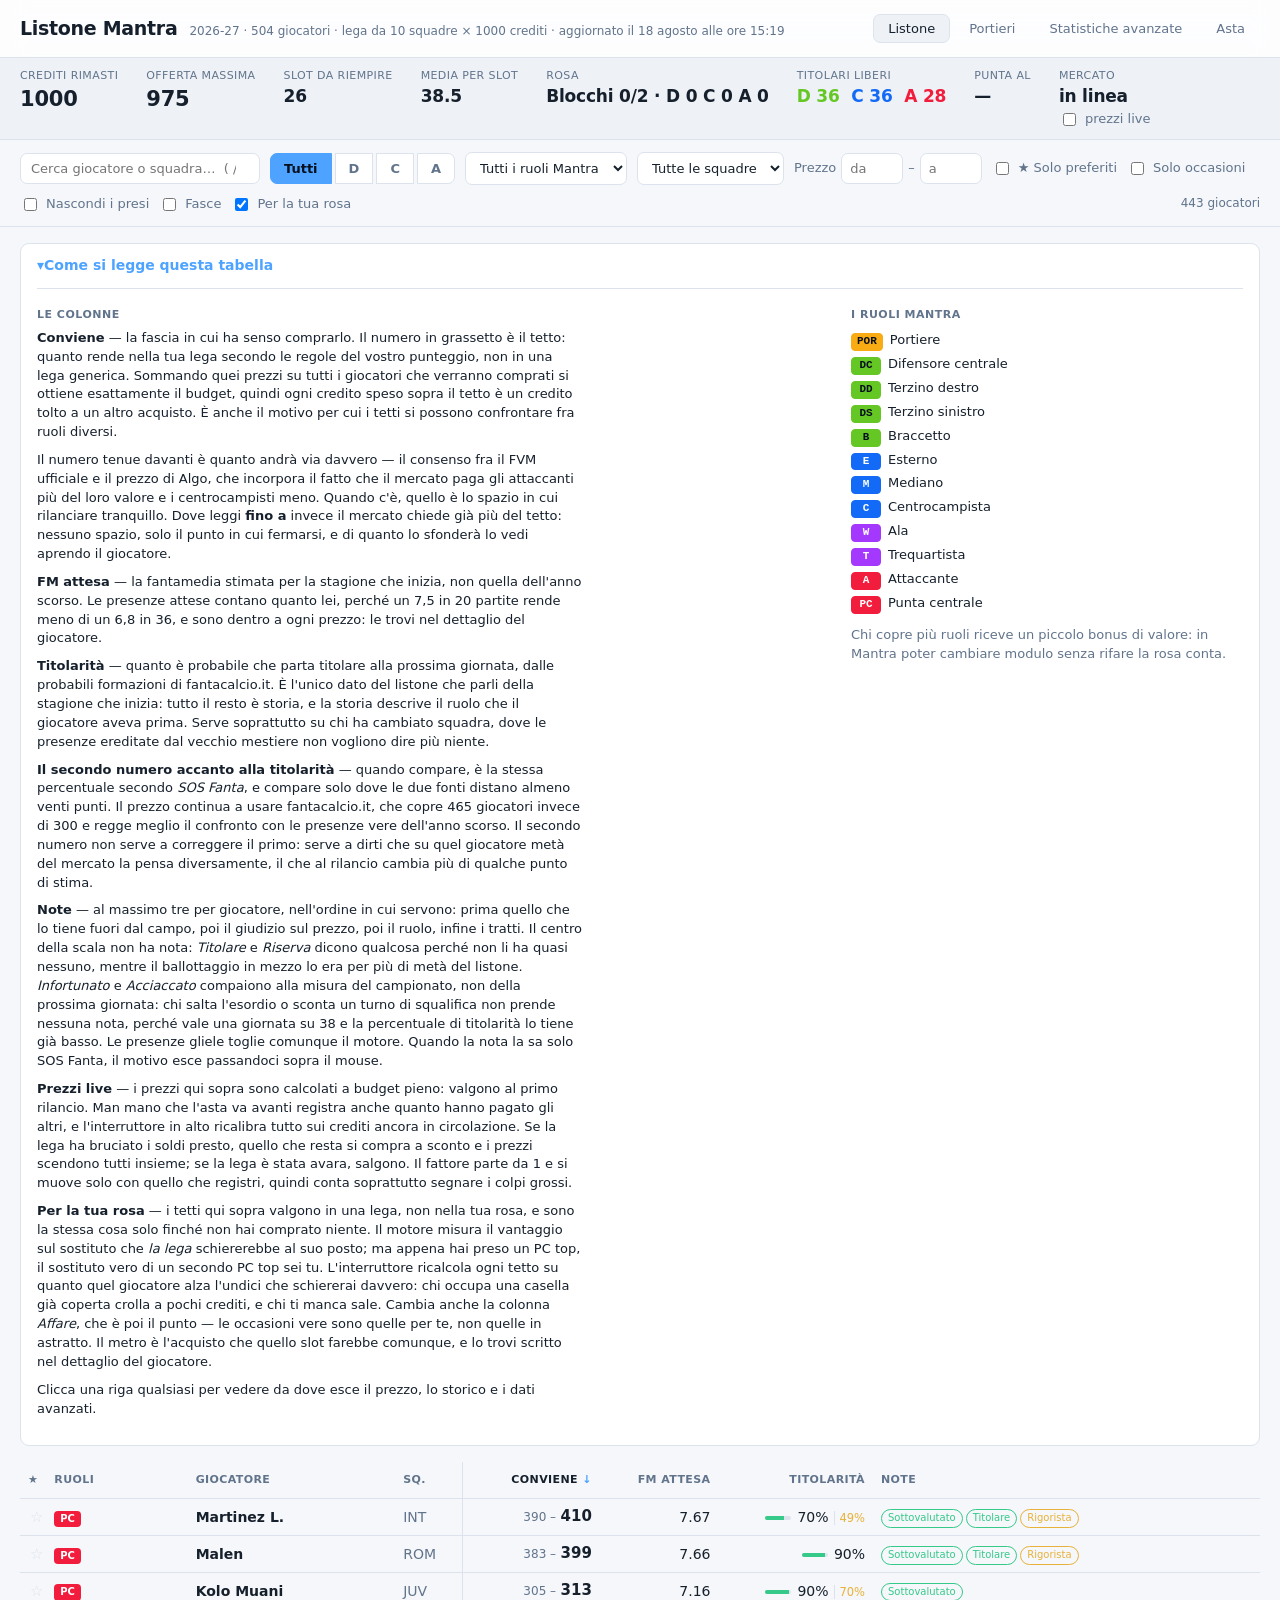
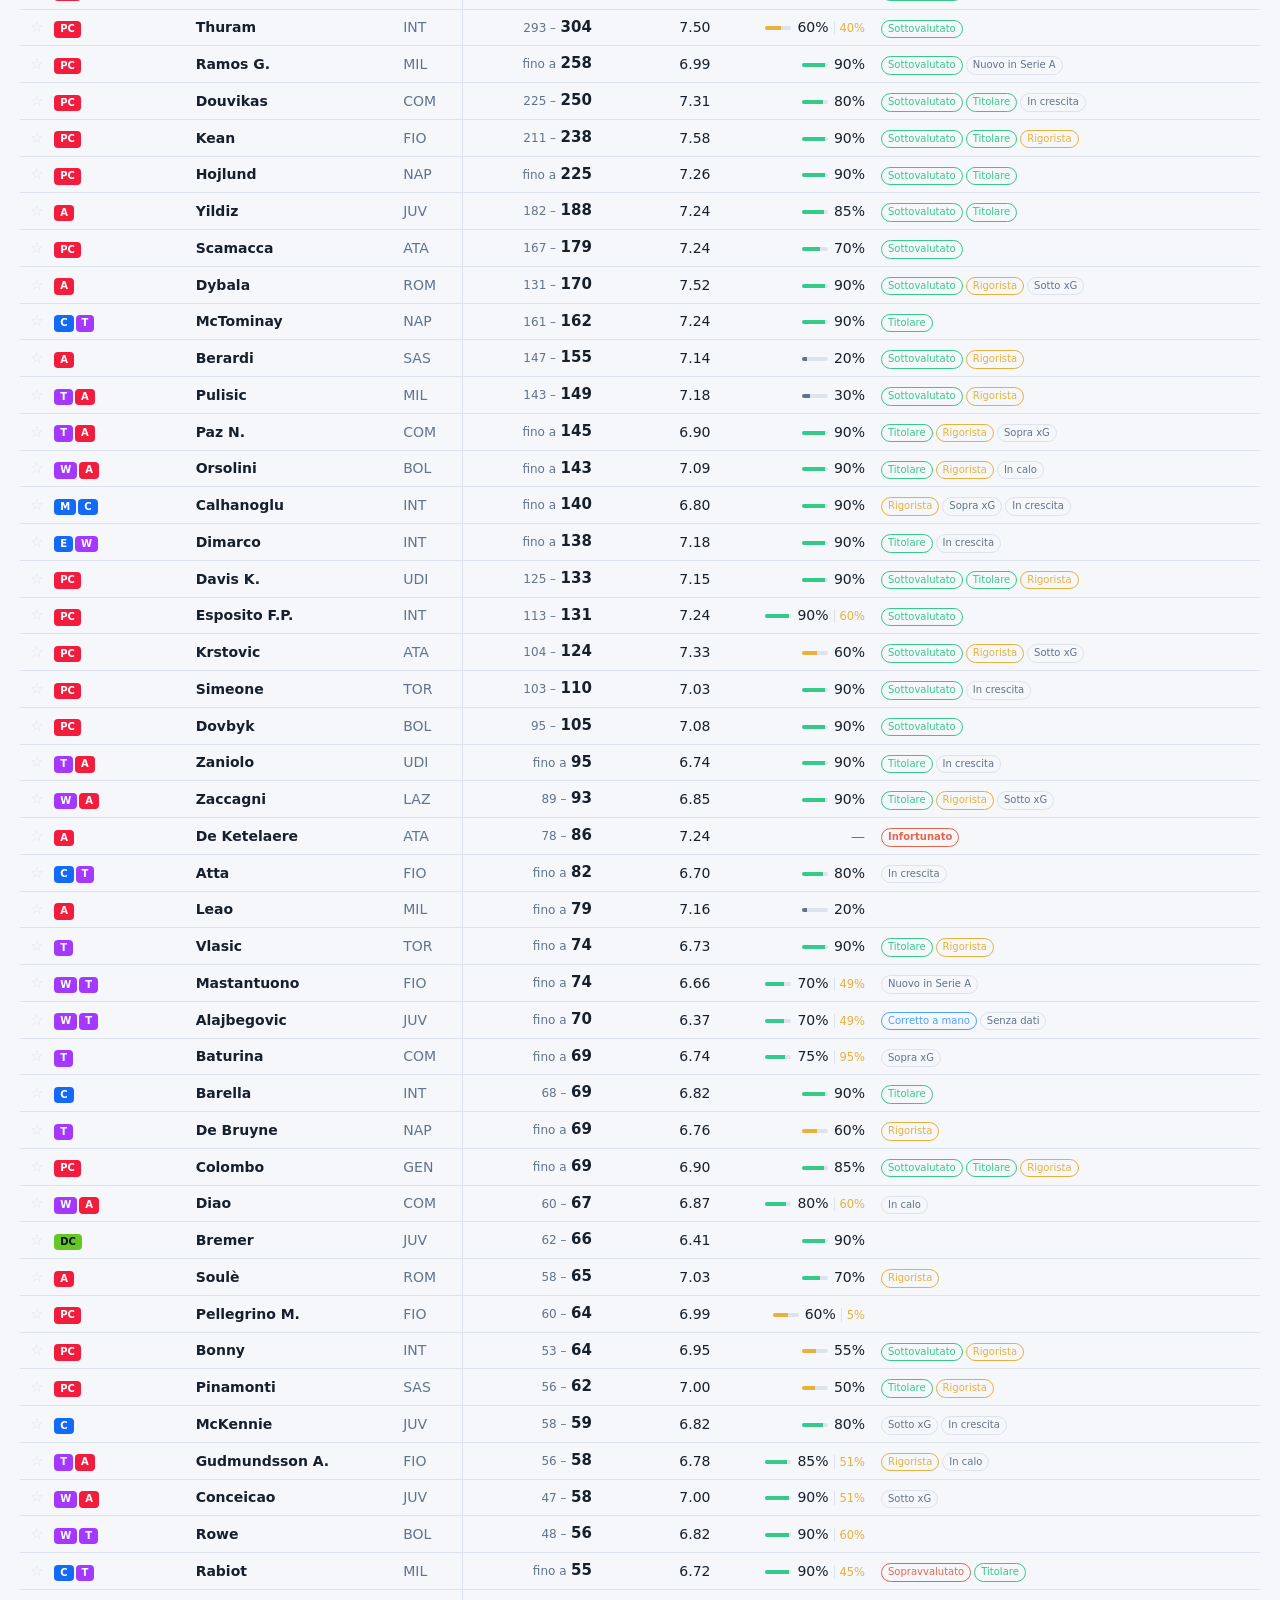
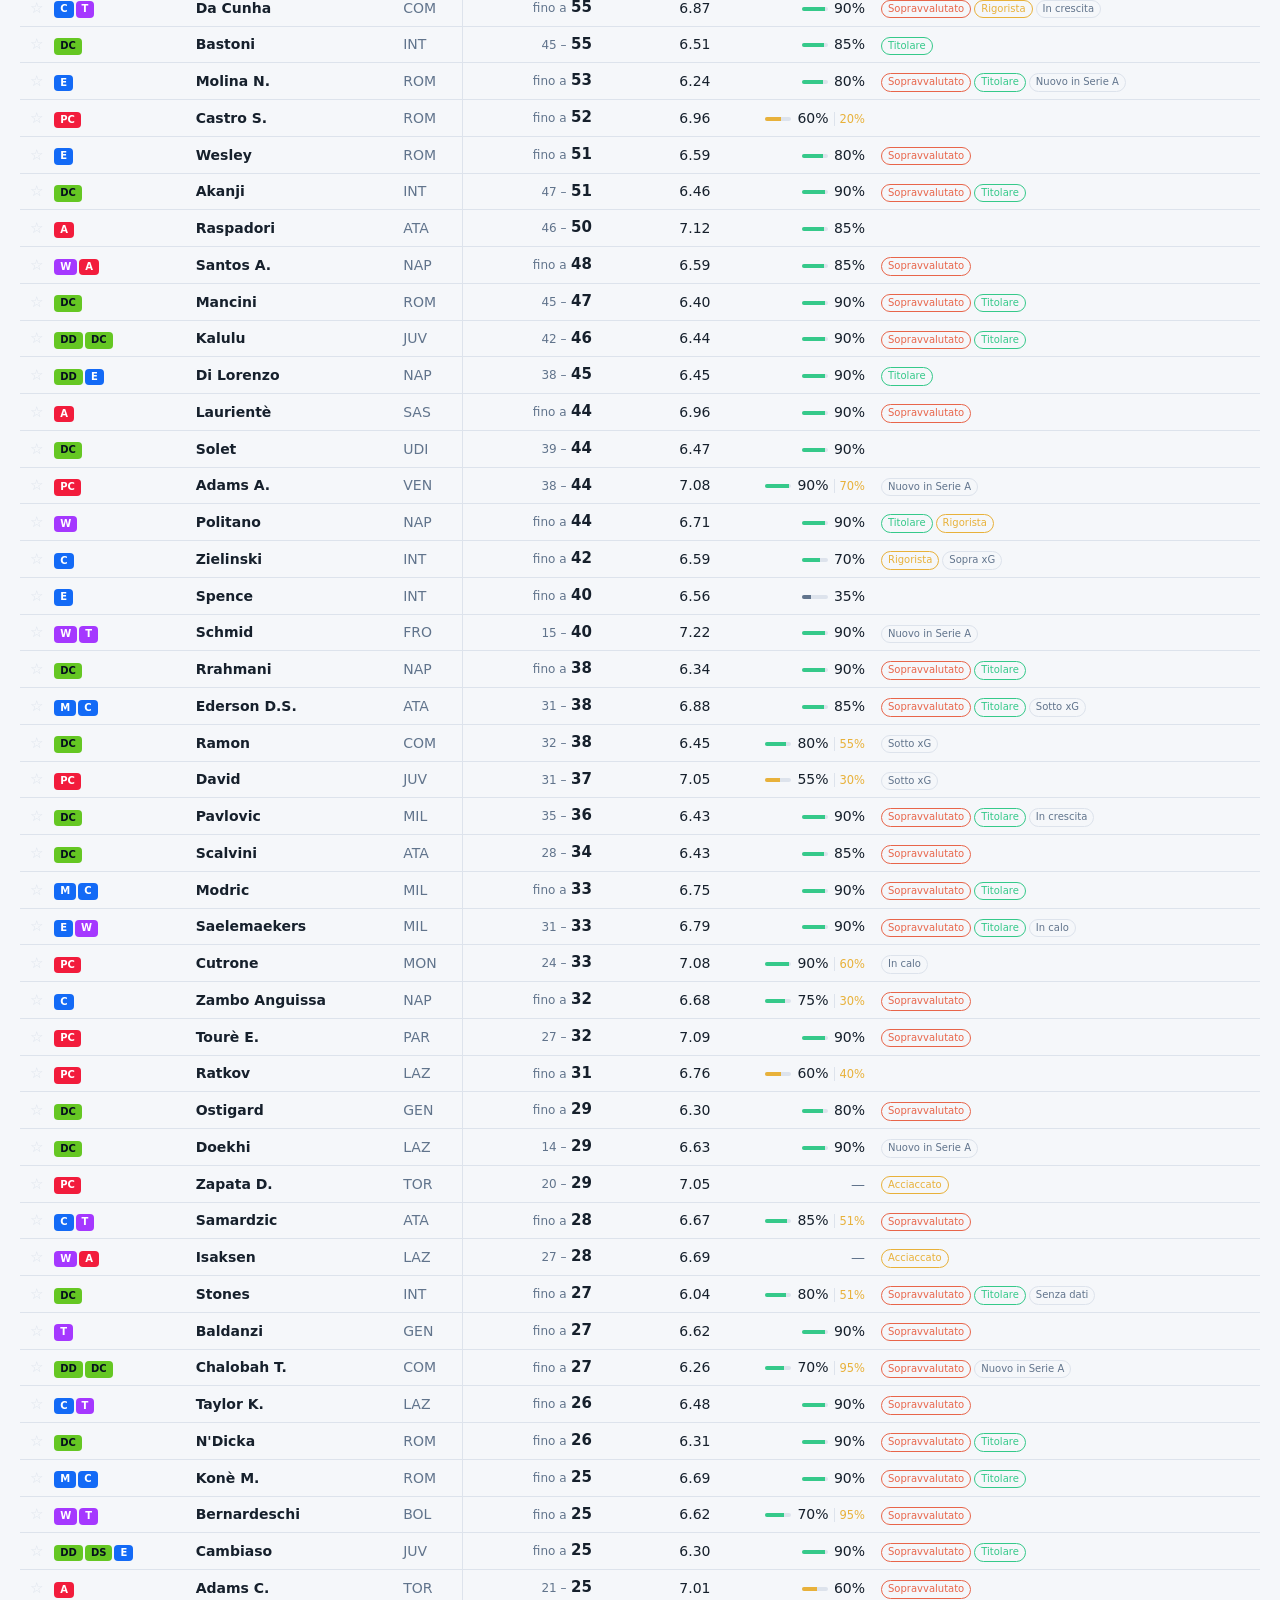
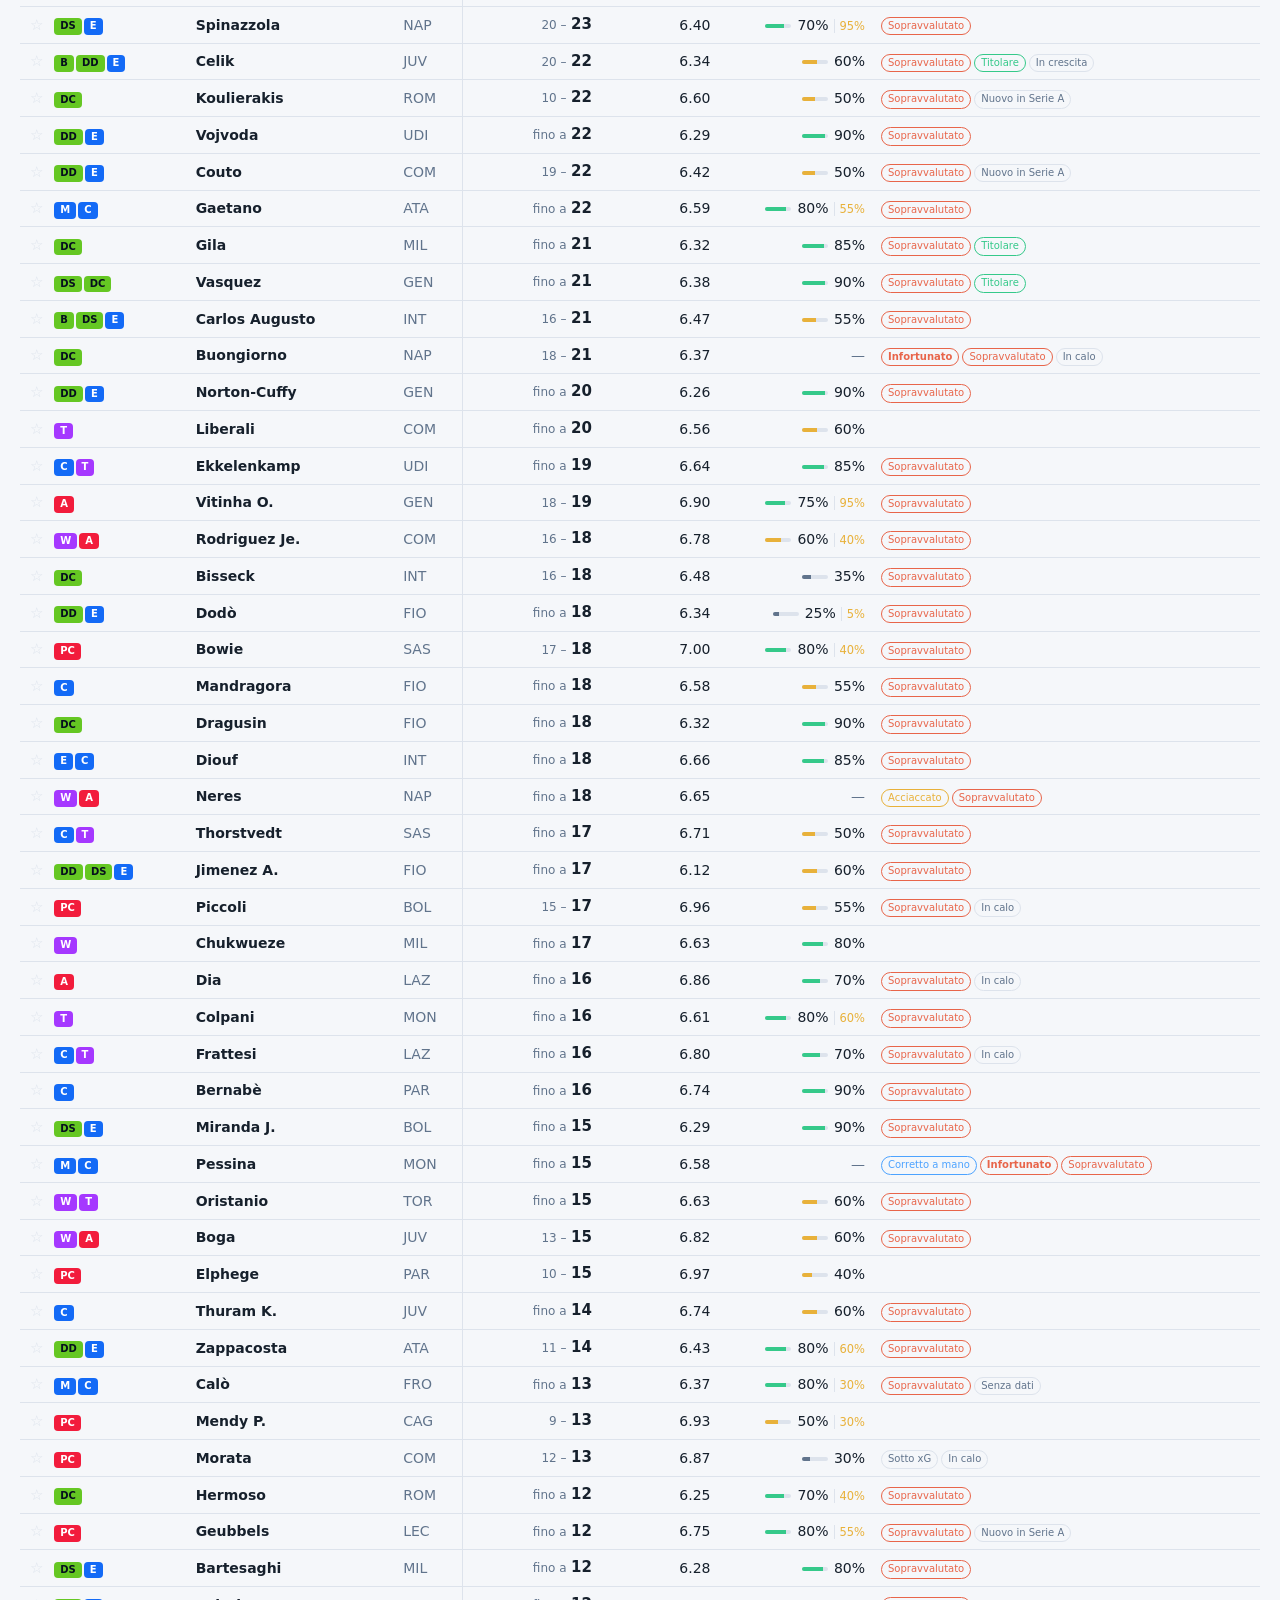
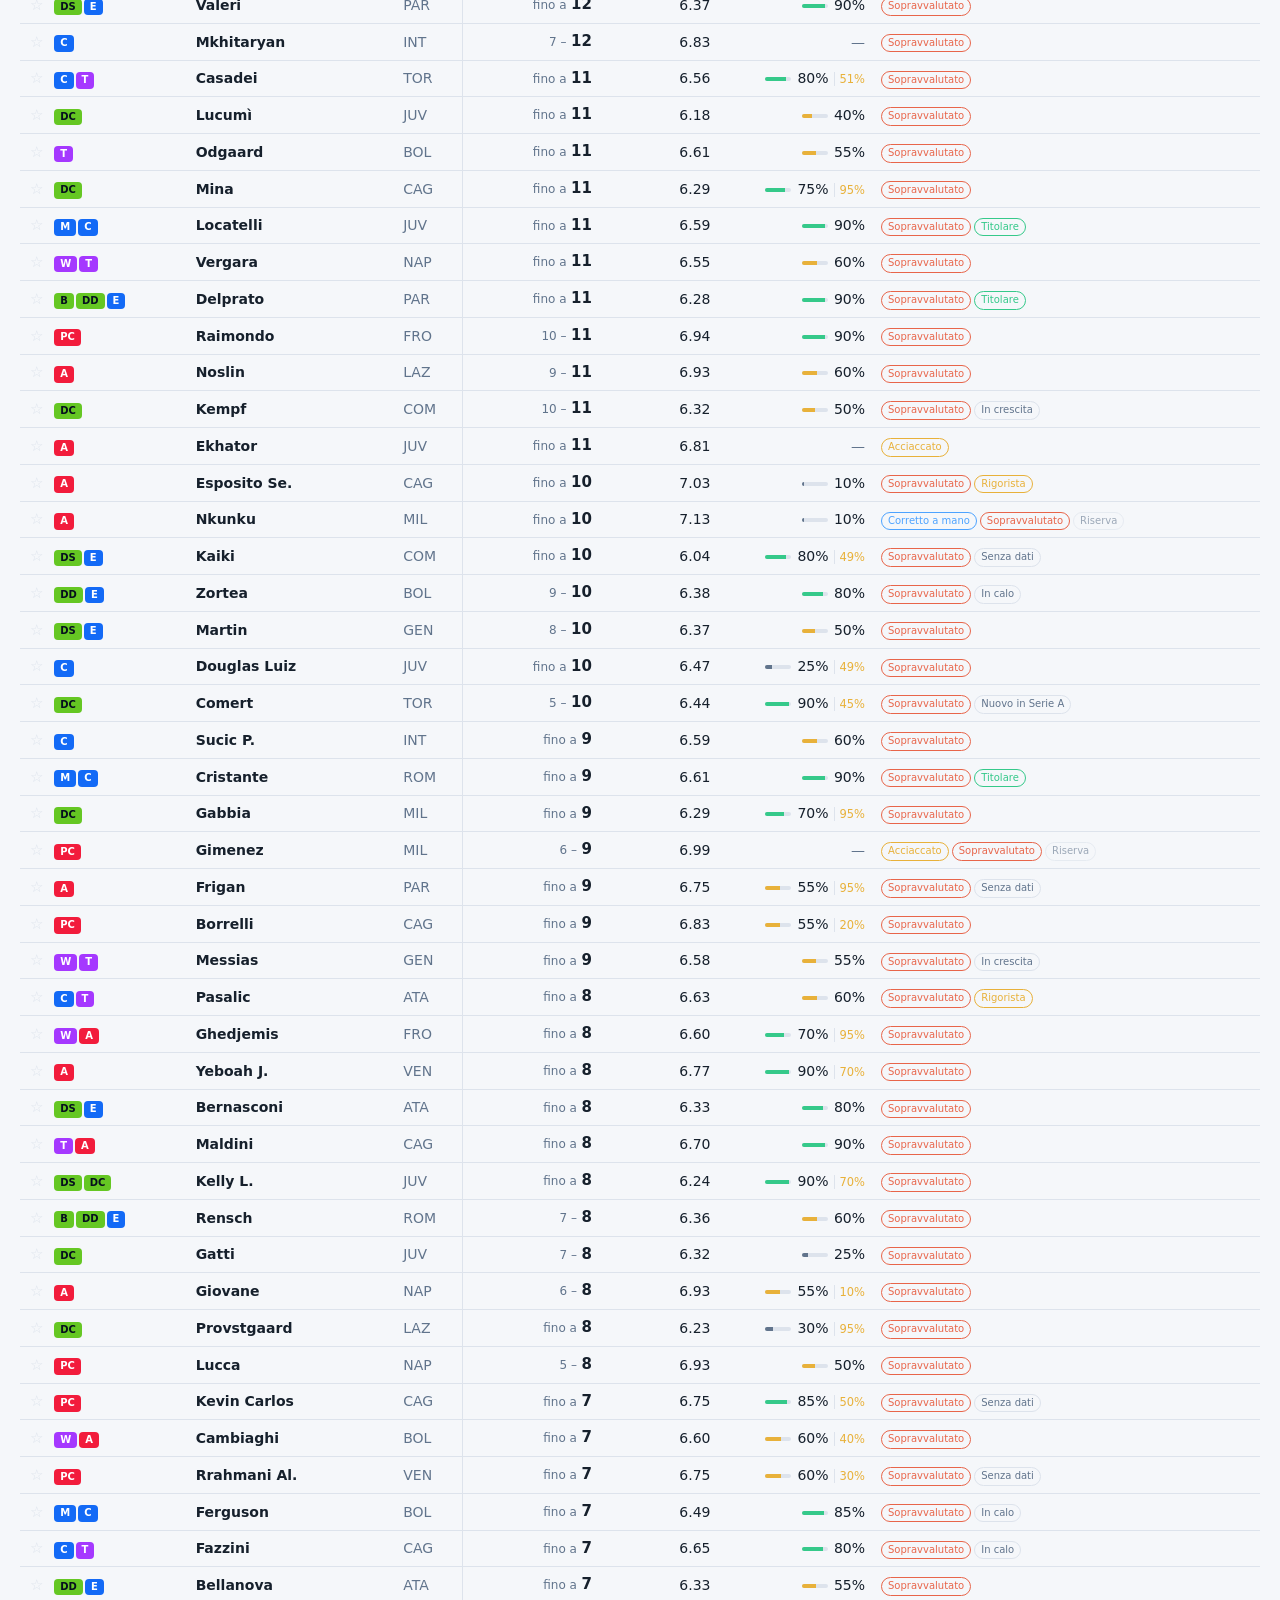
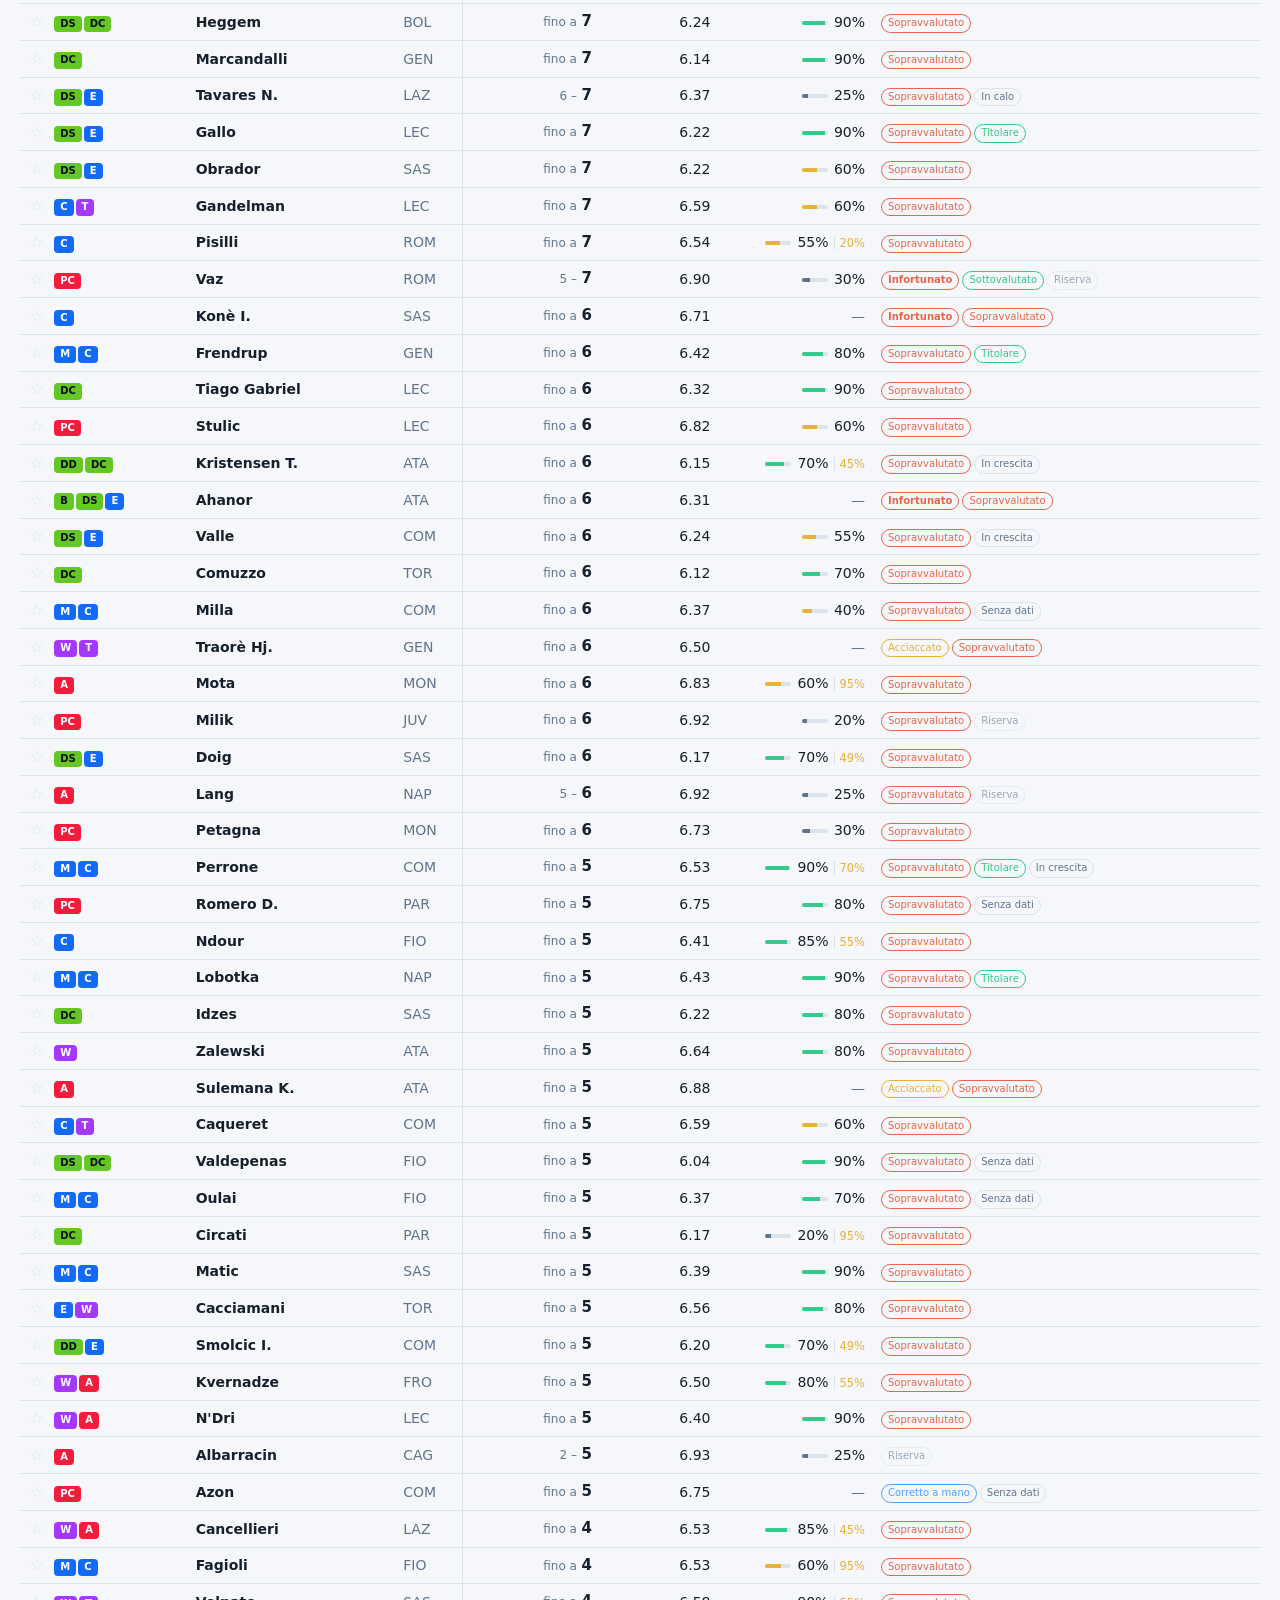
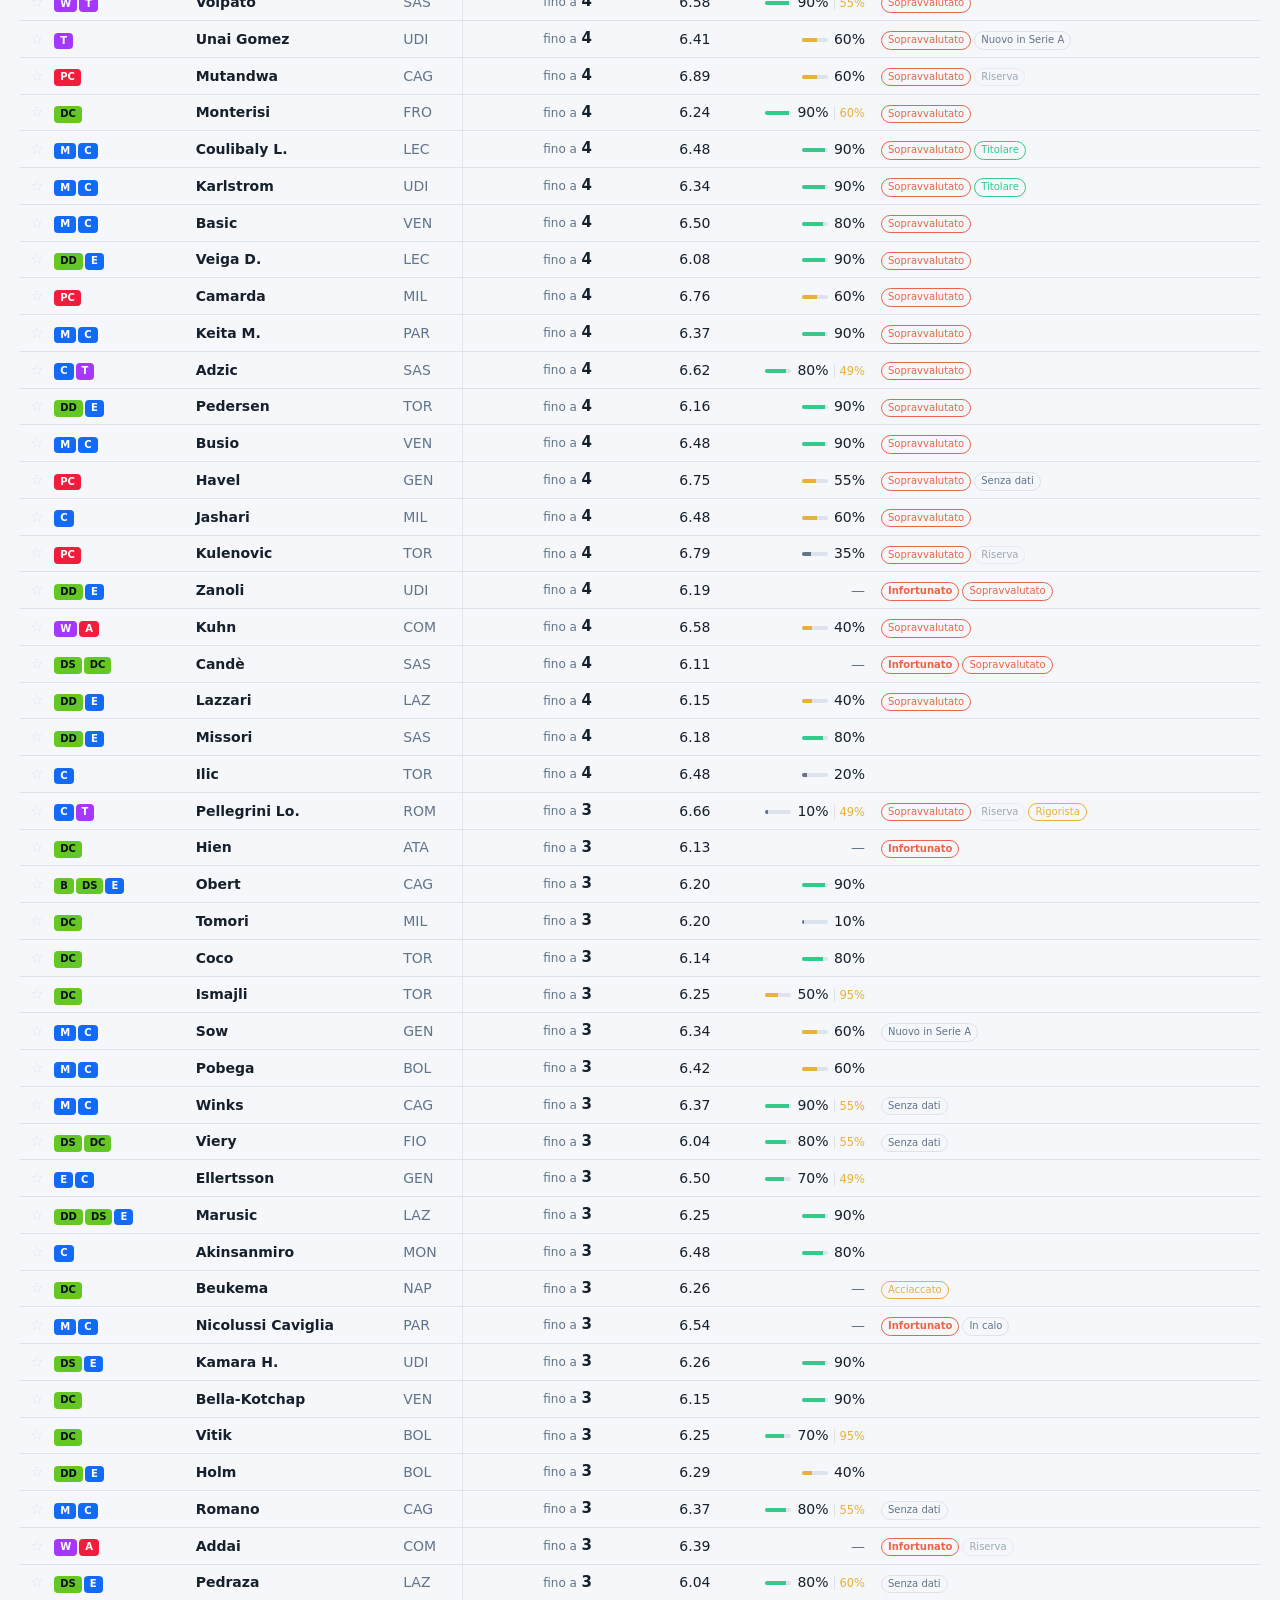
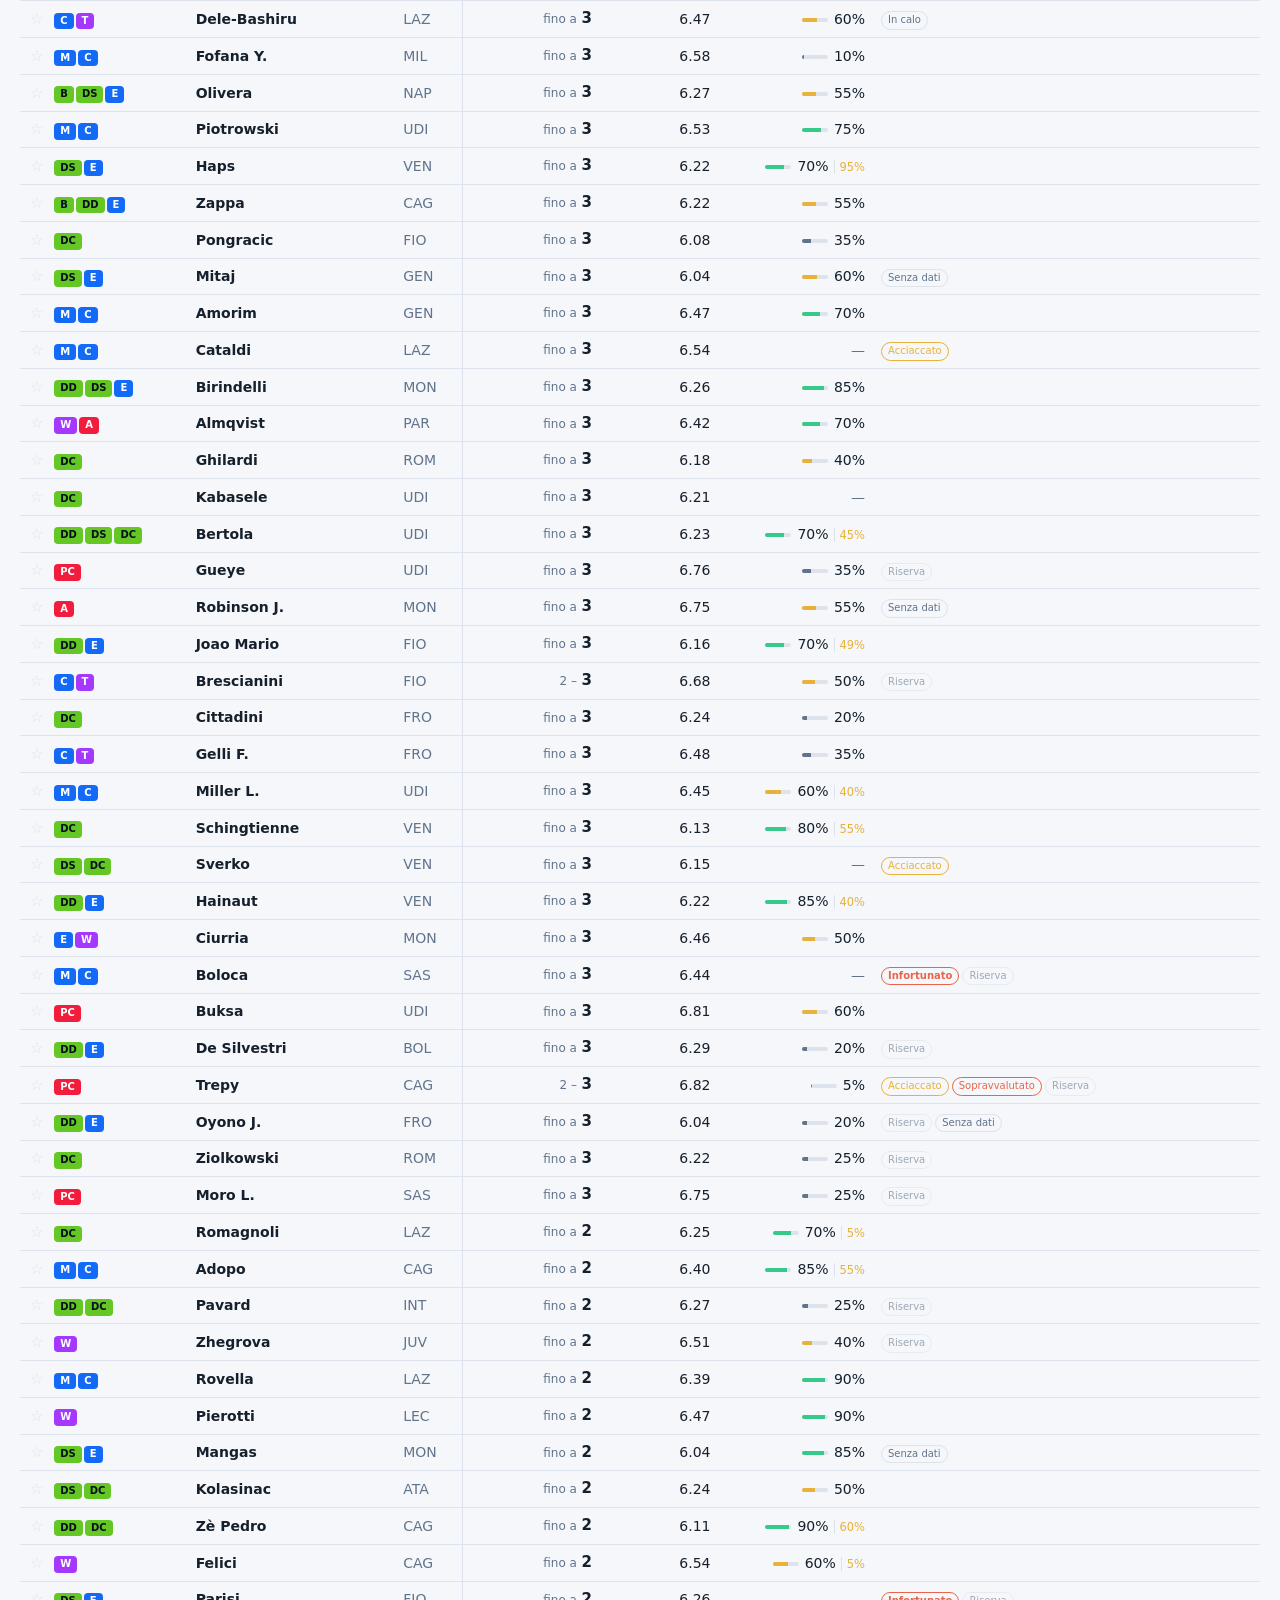
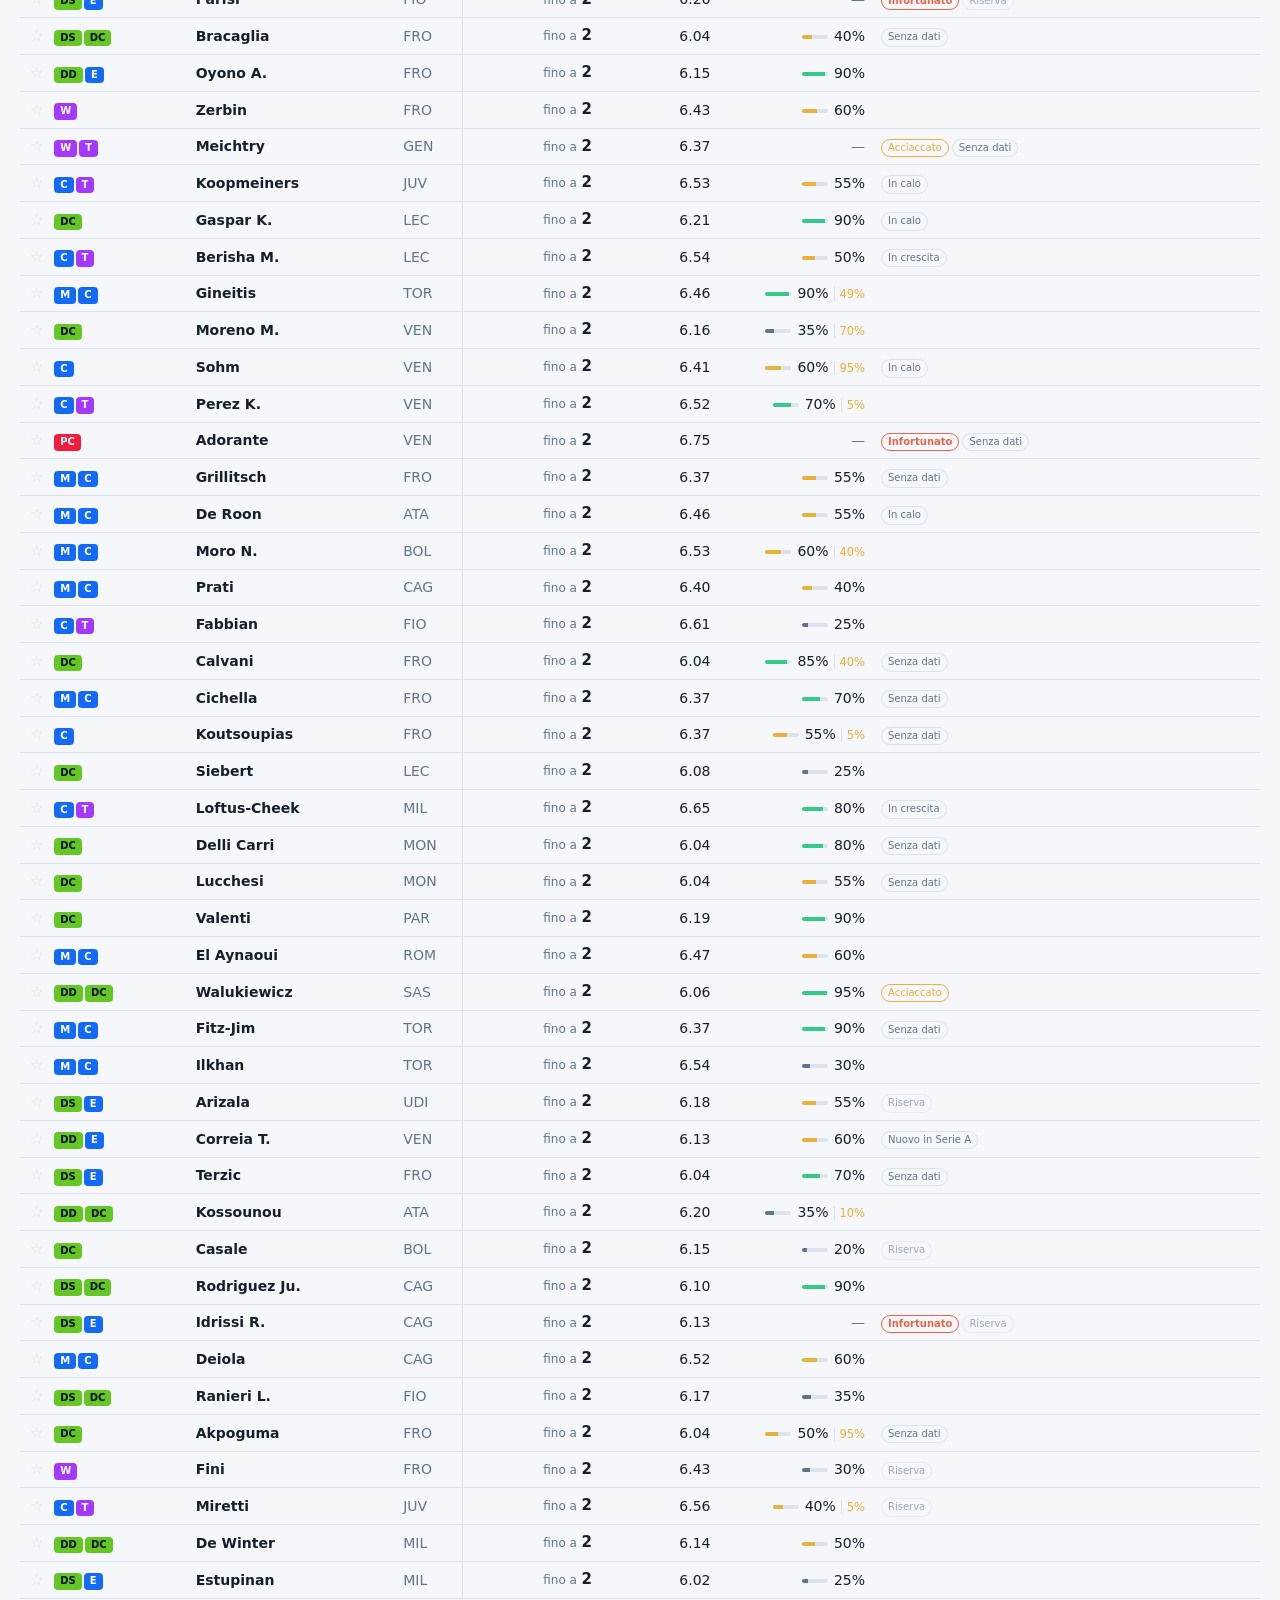
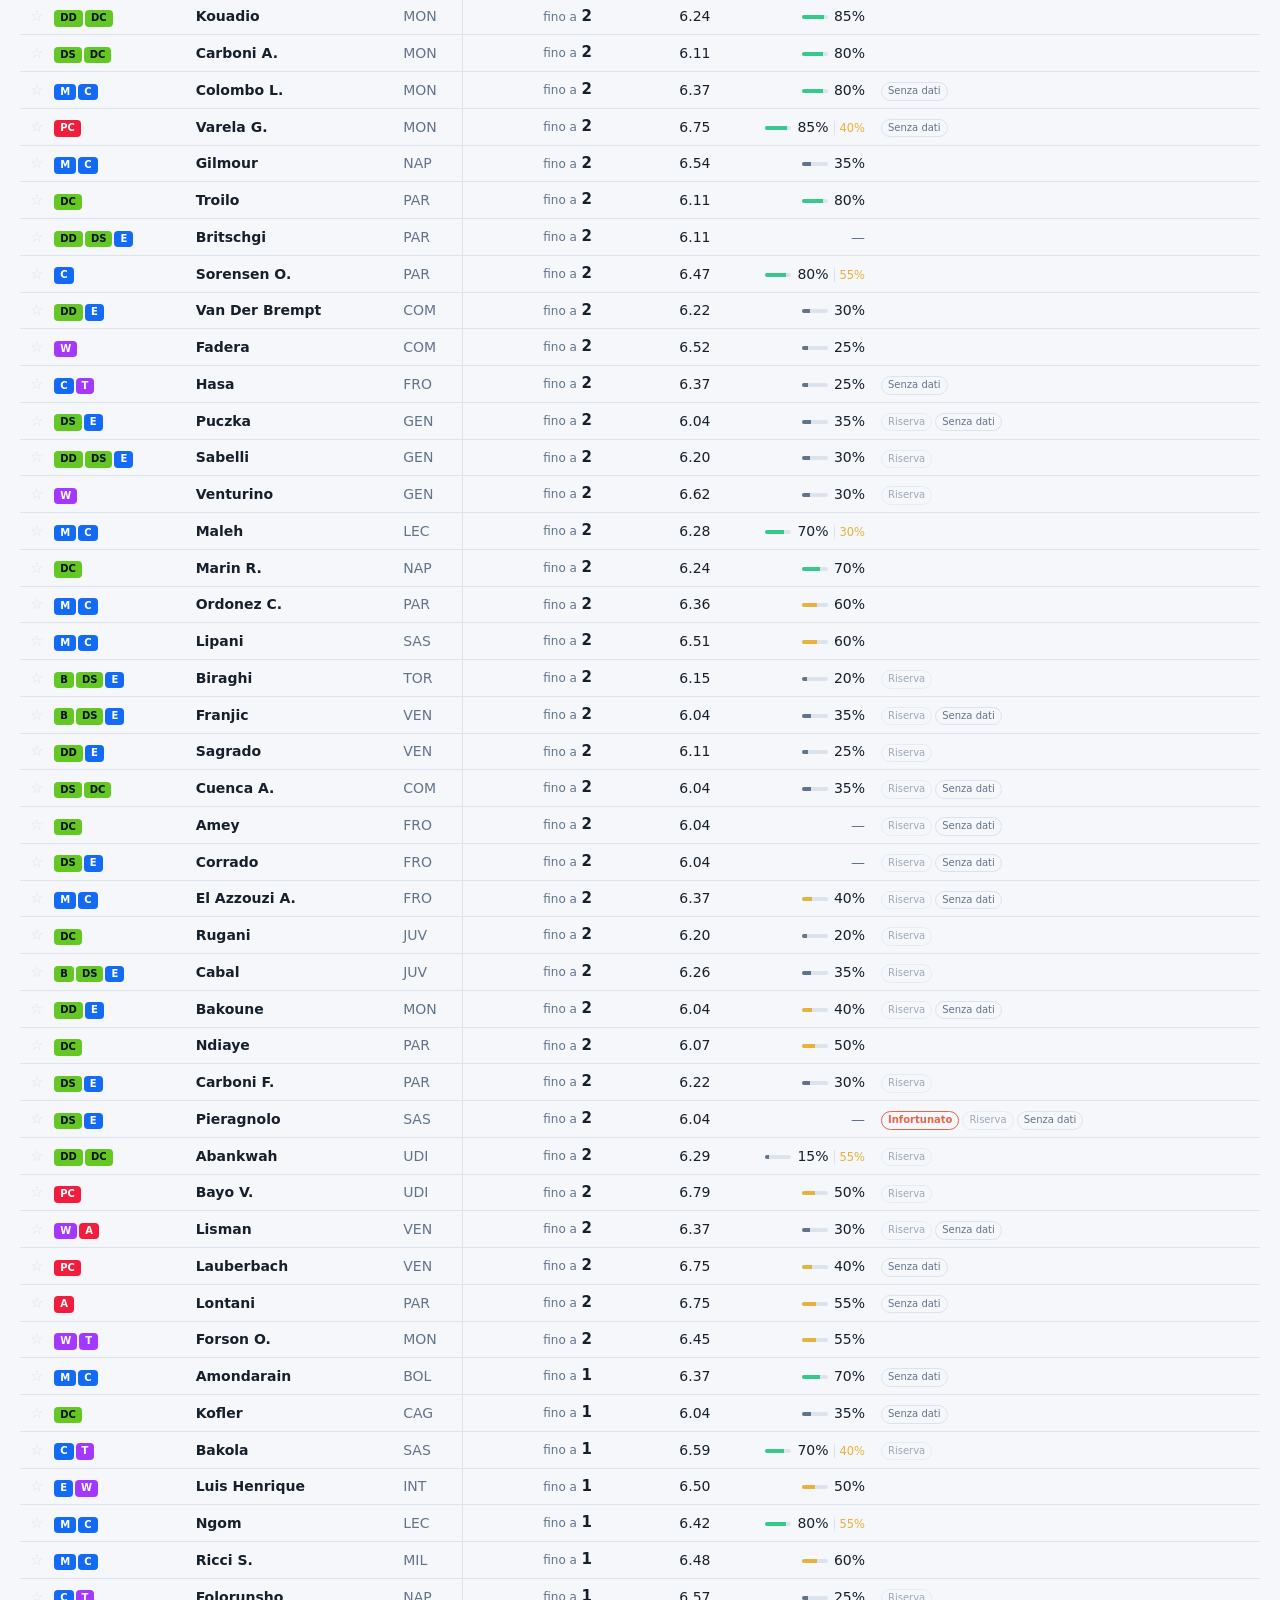
==== web/index.html @ 79174174 "Listone Mantra: interfaccia e dati del listone Il sito e' la cartella web/ piu' il solo listone.json" ====
<!DOCTYPE html>
<html lang="it">
<head>
<meta charset="utf-8">
<meta name="viewport" content="width=device-width, initial-scale=1">
<title>Listone Mantra</title>
<!-- la scheda si riconosce a colpo d'occhio fra le altre venti che avrai
     aperte durante l'asta; sta qui dentro per non aggiungere un file -->
<link rel="icon" href="data:image/svg+xml,%3Csvg xmlns='http://www.w3.org/2000/svg' viewBox='0 0 32 32'%3E%3Crect width='32' height='32' rx='7' fill='%234da3ff'/%3E%3Ctext x='16' y='23' font-size='19' font-family='system-ui,sans-serif' font-weight='700' text-anchor='middle' fill='%2306101d'%3EL%3C/text%3E%3C/svg%3E">
<link rel="stylesheet" href="style.css">
</head>
<body>

<header class="testata">
  <div class="titolo">
    <h1>Listone Mantra</h1>
    <span id="sottotitolo" class="sottotitolo">caricamento…</span>
  </div>
  <nav class="schede">
    <button class="scheda attiva" data-vista="listone">Listone</button>
    <button class="scheda nascosto" data-vista="portieri" id="scheda-portieri">Portieri</button>
    <button class="scheda" data-vista="avanzate">Statistiche avanzate</button>
    <button class="scheda" data-vista="asta">Asta</button>
  </nav>
</header>

<!-- sempre visibile: i crediti che restano servono a decidere ogni rilancio,
     non solo quando si guarda la propria rosa -->
<div id="barra-asta" class="barra-asta">
  <div class="misura"><span class="etichetta">Crediti rimasti</span><strong id="crediti-rimasti">—</strong>
    <span class="riserva-attiva" id="riserva-in-barra"></span></div>
  <div class="misura">
    <span class="etichetta" title="Il massimo che puoi offrire per un giocatore solo, tenendo da parte un credito per ogni altro slot che ti resta da riempire">Offerta massima</span>
    <strong id="offerta-massima">—</strong>
  </div>
  <div class="misura"><span class="etichetta">Slot da riempire</span><strong id="slot-rimasti">—</strong></div>
  <div class="misura"><span class="etichetta">Media per slot</span><strong id="media-slot">—</strong></div>
  <div class="misura"><span class="etichetta">Rosa</span><strong id="rosa-ruoli">—</strong></div>
  <div class="misura">
    <span class="etichetta" title="Giocatori ancora liberi che finiranno nell'undici di qualcuno: quando scendono, aspettare costa">Titolari liberi</span>
    <strong id="titolari-liberi">—</strong>
  </div>
  <div class="misura">
    <span class="etichetta" title="Il modulo che sfrutta meglio i giocatori che hai già preso">Punta al</span>
    <strong id="modulo-consigliato">—</strong>
  </div>
  <div class="misura">
    <span class="etichetta" title="Quanto si sono discostati i crediti ancora in circolazione dal valore ancora sul piatto">Mercato</span>
    <strong id="scostamento-mercato">—</strong>
    <label class="interruttore sotto-misura"><input type="checkbox" id="prezzi-live"> prezzi live</label>
  </div>
</div>

<section class="filtri">
  <input type="search" id="ricerca" placeholder="Cerca giocatore o squadra…  ( / )" autocomplete="off"
         title="Premi / da qualsiasi punto per venire qui, Invio per aprire il primo risultato">
  <div class="gruppo-ruoli" id="filtro-macro"></div>
  <select id="filtro-mantra"><option value="">Tutti i ruoli Mantra</option></select>
  <select id="filtro-squadra"><option value="">Tutte le squadre</option></select>
  <span class="fascia">
    <label for="prezzo-min">Prezzo</label>
    <input type="number" id="prezzo-min" min="0" step="1" placeholder="da" inputmode="numeric">
    <span class="tenue">–</span>
    <input type="number" id="prezzo-max" min="0" step="1" placeholder="a" inputmode="numeric">
  </span>
  <label class="interruttore"><input type="checkbox" id="solo-preferiti"> ★ Solo preferiti</label>
  <label class="interruttore"><input type="checkbox" id="solo-occasioni"> Solo occasioni</label>
  <label class="interruttore"><input type="checkbox" id="nascondi-presi"> Nascondi i presi</label>
  <label class="interruttore" title="Raggruppa ogni ruolo Mantra nelle sue fasce di valore, dalla più cara al riempimento. Chi copre due caselle compare in tutte e due: la fascia si calcola dentro ciascuna"><input type="checkbox" id="mostra-fasce"> Fasce</label>
  <label class="interruttore" title="Ricalcola i tetti sulla rosa che hai già comprato: chi occupa una casella che hai già coperto vale meno, e le occasioni cambiano di conseguenza"><input type="checkbox" id="prezzi-rosa"> Per la tua rosa</label>
  <span id="conteggio" class="conteggio"></span>
</section>

<main>
  <details id="legenda" class="legenda">
    <summary>Come si legge questa tabella</summary>
    <div class="corpo-legenda">
      <div>
        <h4>Le colonne</h4>
        <p><strong>Conviene</strong> — la fascia in cui ha senso comprarlo. Il numero in grassetto
        è il tetto: quanto rende nella tua lega secondo le regole del vostro punteggio, non in una
        lega generica. Sommando quei prezzi su tutti i giocatori che verranno comprati si ottiene
        esattamente il budget, quindi ogni credito speso sopra il tetto è un credito tolto a un
        altro acquisto. È anche il motivo per cui i tetti si possono confrontare fra ruoli diversi.</p>
        <p>Il numero tenue davanti è quanto andrà via davvero — il consenso fra il FVM ufficiale e
        il prezzo di Algo, che incorpora il fatto che il mercato paga gli attaccanti più del loro
        valore e i centrocampisti meno. Quando c'è, quello è lo spazio in cui rilanciare
        tranquillo. Dove leggi <strong>fino a</strong> invece il mercato chiede già più del tetto:
        nessuno spazio, solo il punto in cui fermarsi, e di quanto lo sfonderà lo vedi aprendo
        il giocatore.</p>
        <p><strong>FM attesa</strong> — la fantamedia stimata per la stagione che inizia, non
        quella dell'anno scorso. Le presenze attese contano quanto lei, perché un 7,5 in 20
        partite rende meno di un 6,8 in 36, e sono dentro a ogni prezzo: le trovi nel dettaglio
        del giocatore.</p>
        <p><strong>Titolarità</strong> — quanto è probabile che parta titolare alla prossima
        giornata, dalle probabili formazioni di fantacalcio.it. È l'unico dato del listone che
        parli della stagione che inizia: tutto il resto è storia, e la storia descrive il ruolo
        che il giocatore aveva prima. Serve soprattutto su chi ha cambiato squadra, dove le
        presenze ereditate dal vecchio mestiere non vogliono dire più niente.</p>
        <p><strong>Il secondo numero accanto alla titolarità</strong> — quando compare, è la
        stessa percentuale secondo <em>SOS Fanta</em>, e compare solo dove le due fonti
        distano almeno venti punti. Il prezzo continua a usare fantacalcio.it, che copre
        465 giocatori invece di 300 e regge meglio il confronto con le presenze vere
        dell'anno scorso. Il secondo numero non serve a correggere il primo: serve a dirti
        che su quel giocatore metà del mercato la pensa diversamente, il che al rilancio
        cambia più di qualche punto di stima.</p>
        <p><strong>Note</strong> — al massimo tre per giocatore, nell'ordine in cui
        servono: prima quello che lo tiene fuori dal campo, poi il giudizio sul prezzo,
        poi il ruolo, infine i tratti. Il centro della scala non ha nota: <em>Titolare</em>
        e <em>Riserva</em> dicono qualcosa perché non li ha quasi nessuno, mentre il
        ballottaggio in mezzo lo era per più di metà del listone.
        <em>Infortunato</em> e <em>Acciaccato</em> compaiono alla misura del campionato,
        non della prossima giornata: chi salta l'esordio o sconta un turno di squalifica
        non prende nessuna nota, perché vale una giornata su 38 e la percentuale di
        titolarità lo tiene già basso. Le presenze gliele toglie comunque il motore.
        Quando la nota la sa solo SOS Fanta, il motivo esce passandoci sopra il mouse.</p>
        <p><strong>Prezzi live</strong> — i prezzi qui sopra sono calcolati a budget pieno: valgono
        al primo rilancio. Man mano che l'asta va avanti registra anche quanto hanno pagato gli
        altri, e l'interruttore in alto ricalibra tutto sui crediti ancora in circolazione. Se la
        lega ha bruciato i soldi presto, quello che resta si compra a sconto e i prezzi scendono
        tutti insieme; se la lega è stata avara, salgono. Il fattore parte da 1 e si muove solo con
        quello che registri, quindi conta soprattutto segnare i colpi grossi.</p>
        <p><strong>Per la tua rosa</strong> — i tetti qui sopra valgono in una lega, non nella
        tua rosa, e sono la stessa cosa solo finché non hai comprato niente. Il motore misura il
        vantaggio sul sostituto che <em>la lega</em> schiererebbe al suo posto; ma appena hai
        preso un PC top, il sostituto vero di un secondo PC top sei tu. L'interruttore ricalcola
        ogni tetto su quanto quel giocatore alza l'undici che schiererai davvero: chi occupa una
        casella già coperta crolla a pochi crediti, e chi ti manca sale. Cambia anche la colonna
        <em>Affare</em>, che è poi il punto — le occasioni vere sono quelle per te, non quelle in
        astratto. Il metro è l'acquisto che quello slot farebbe comunque, e lo trovi scritto nel
        dettaglio del giocatore.</p>
        <p>Clicca una riga qualsiasi per vedere da dove esce il prezzo, lo storico e i dati avanzati.</p>
      </div>
      <div>
        <h4>I ruoli Mantra</h4>
        <ul class="elenco-ruoli" id="elenco-ruoli"></ul>
        <p class="tenue">Chi copre più ruoli riceve un piccolo bonus di valore: in Mantra poter
        cambiare modulo senza rifare la rosa conta.</p>
      </div>
    </div>
  </details>

  <div id="vista-listone">
    <table class="tabella" id="tabella-listone">
      <thead>
        <tr>
          <th data-ordina="preferito" title="Clicca la stella per segnare i giocatori che ti interessano">★</th>
          <th data-ordina="ruoli_mantra">Ruoli</th>
          <th data-ordina="nome">Giocatore</th>
          <th data-ordina="squadra">Sq.</th>
          <th data-ordina="prezzo_consigliato" class="num" title="Da quanto costera' davvero fino a quanto vale: oltre il tetto stai togliendo crediti a un altro acquisto">Conviene</th>
          <th data-ordina="fantamedia_attesa" class="num">FM attesa</th>
          <th data-ordina="titolarita" class="num" title="Probabilita' di partire titolare alla prossima giornata, dalle probabili formazioni di fantacalcio.it. Il secondo numero, dove c'e', e' la stessa percentuale secondo SOS Fanta: compare solo quando le due fonti distano almeno venti punti.">Titolarità</th>
          <th>Note</th>
        </tr>
      </thead>
      <tbody></tbody>
    </table>
  </div>

  <div id="vista-portieri" class="nascosto">
    <p class="nota" id="nota-blocchi"></p>
    <table class="tabella" id="tabella-portieri">
      <thead>
        <tr>
          <th data-ordina="squadra">Squadra</th>
          <th data-ordina="prezzo_consigliato" class="num">Consigliato</th>
          <th data-ordina="quotazione_scalata" class="num" title="Quotazione del portiere titolare">Listino</th>
          <th data-ordina="scarto_listino" class="num">Scarto</th>
          <th data-ordina="fantamedia_ponderata" class="num" title="Fantamedia della porta, pesata su quanto ci si aspetta che giochi ciascun portiere">FM porta</th>
          <th class="num" title="Clean sheet attesi sulle 38 giornate, dai gol attesi contro ogni avversario">CS attesi</th>
          <th class="num" id="col-coppia" title="Quanto questo blocco aggiunge alla porta che hai già: con i blocchi se ne schiera uno per giornata, quindi il secondo vale per quanto è complementare al primo">In coppia</th>
          <th>Portieri compresi nel blocco</th>
        </tr>
      </thead>
      <tbody></tbody>
    </table>
  </div>

  <div id="vista-avanzate" class="nascosto">
    <p class="nota">Dati Understat della stagione più recente. <strong>Diff.</strong> è la differenza fra gol realizzati ed expected goals: molto positiva significa rendimento difficile da ripetere, molto negativa significa che i gol potrebbero arrivare.</p>
    <table class="tabella" id="tabella-avanzate">
      <thead>
        <tr>
          <th data-ordina="nome">Giocatore</th>
          <th data-ordina="squadra">Sq.</th>
          <th data-ordina="u_minuti" class="num">Minuti</th>
          <th data-ordina="u_gol" class="num">Gol</th>
          <th data-ordina="u_xg" class="num">xG</th>
          <th data-ordina="u_diff_gol" class="num">Diff.</th>
          <th data-ordina="u_assist" class="num">Assist</th>
          <th data-ordina="u_xa" class="num">xA</th>
          <th data-ordina="u_xg90" class="num" title="Expected goals ogni 90 minuti">xG/90</th>
          <th data-ordina="u_tiri" class="num">Tiri</th>
          <th data-ordina="u_kp" class="num" title="Passaggi che generano un tiro">Passaggi chiave</th>
        </tr>
      </thead>
      <tbody></tbody>
    </table>
  </div>

  <div id="vista-asta" class="nascosto">
    <div class="asta-testata">
      <h2>La tua rosa</h2>
      <div class="azioni-asta">
        <button id="esporta-asta" class="secondario" title="Scarica un file con tutti gli acquisti registrati: è l'unica copia che sopravvive al browser">Esporta su file</button>
        <button id="ricarica-asta" class="secondario" title="Rimette gli acquisti da un file esportato prima">Ricarica da file</button>
        <input type="file" id="file-asta" accept=".json,application/json" class="nascosto">
        <button id="azzera-asta" class="secondario pericolo">Azzera asta</button>
      </div>
    </div>
    <div id="messaggio-asta" class="messaggio-asta"></div>
    <div id="copia-asta" class="copia-asta"></div>

    <div class="riserva">
      <label for="riserva-crediti"><strong>Riserva per l'asta di riparazione</strong></label>
      <input type="number" id="riserva-crediti" min="0" step="10" value="0" inputmode="numeric">
      <span class="spiegazione" id="riserva-effetto"></span>
    </div>
    <div id="rosa-contenitore"></div>

    <h2>Su quale modulo puntare</h2>
    <div id="moduli-contenitore"></div>
    <h2>Presi dagli altri</h2>
    <div id="altrui-contenitore"></div>
  </div>
</main>

<aside id="pannello" class="pannello nascosto">
  <button class="chiudi" id="chiudi-pannello" aria-label="Chiudi">×</button>
  <div id="pannello-contenuto"></div>
</aside>
<div id="velo" class="velo nascosto"></div>

<script src="app.js"></script>
</body>
</html>
---- web/style.css ----
:root {
  --sfondo: #10151c;
  --pannello: #161d27;
  --riga: #1b2431;
  --bordo: #263141;
  --testo: #e6edf5;
  --tenue: #8fa0b5;
  --accento: #4da3ff;
  --buono: #35c98a;
  --medio: #e8b13a;
  --cattivo: #e8654a;
  /* colori di ruolo ufficiali di fantacalcio.it, presi dalle loro variabili
     --role-gk/def/mid/wing/atk. In Mantra gli esterni offensivi (t, w) hanno
     un colore proprio, il viola, che nel gioco classic non esiste. */
  --P: hsl(40 94% 52%);
  --D: hsl(96 70% 46%);
  --C: hsl(217 93% 52%);
  --W: hsl(273 100% 61%);
  --A: hsl(351 89% 53%);
  --inchiostro: #06101d;

  /* Altezza della cornice appiccicata in cima. Erano numeri scritti a mano
     nel CSS e non tornavano -- l'intestazione della tabella si fermava a 55px
     contro una testata di 59, e scorrendo passava una striscia di riga sopra
     i nomi delle colonne. Le misura app.js a ogni ridimensionamento, perche'
     cambiano quando la testata va a capo; questi sono solo i valori di
     partenza, giusti alla larghezza tipica. */
  --h-testata: 59px;
  --h-barra: 82px;
}

/* ogni classe di ruolo porta con sé il proprio colore e il colore del testo
   che ci sta sopra: chi lo usa legge --c e --ink senza ripetere l'elenco */
.r-P { --c: var(--P); --ink: var(--inchiostro); }
.r-D { --c: var(--D); --ink: var(--inchiostro); }
.r-C { --c: var(--C); --ink: #ffffff; }
.r-W { --c: var(--W); --ink: #ffffff; }
.r-A { --c: var(--A); --ink: #ffffff; }

@media (prefers-color-scheme: light) {
  :root {
    --sfondo: #f5f7fa;
    --pannello: #ffffff;
    /* --riga era bianco come --pannello, e tutto quello che se ne serve per
       staccarsi dal fondo -- la riga sotto il cursore, i cartellini, la barra
       d'asta -- restava invisibile. Qui deve essere un gradino piu' scuro del
       pannello, non uguale. */
    --riga: #eef2f7;
    --bordo: #dde3ec;
    --testo: #16202c;
    --tenue: #61748c;
  }
}

* { box-sizing: border-box; }

body {
  margin: 0;
  background: var(--sfondo);
  color: var(--testo);
  font: 14px/1.45 system-ui, -apple-system, "Segoe UI", Roboto, sans-serif;
}

/* ---------- testata ---------- */

.testata {
  display: flex;
  align-items: center;
  justify-content: space-between;
  gap: 20px;
  padding: 14px 20px;
  border-bottom: 1px solid var(--bordo);
  background: var(--pannello);
  position: sticky;
  top: 0;
  z-index: 20;
  flex-wrap: wrap;
}

/* Le righe che scorrono sotto la cornice si vedono sfocate invece di sparire
   di netto: si capisce che stanno passando dietro, non che finiscono li'.
   Solo dove il browser sa farlo, altrimenti resta il fondo pieno di sopra. */
@supports (backdrop-filter: blur(2px)) {
  .testata, .barra-asta {
    background: color-mix(in srgb, var(--pannello) 78%, transparent);
    backdrop-filter: blur(12px) saturate(1.5);
  }
  .barra-asta { background: color-mix(in srgb, var(--riga) 82%, transparent); }
}

.titolo { display: flex; align-items: baseline; gap: 12px; }
h1 { font-size: 19px; margin: 0; letter-spacing: -0.3px; }
.sottotitolo { color: var(--tenue); font-size: 12px; }

.schede { display: flex; gap: 4px; }
.scheda {
  background: none;
  border: 1px solid transparent;
  color: var(--tenue);
  padding: 6px 14px;
  border-radius: 7px;
  cursor: pointer;
  font-size: 13px;
  font-family: inherit;
}
.scheda:hover { color: var(--testo); }
.scheda.attiva { background: var(--riga); border-color: var(--bordo); color: var(--testo); }

/* ---------- barra asta ---------- */

/* Appiccicata sotto la testata. Il commento in index.html la dava per "sempre
   visibile" ma bastava scorrere di una schermata per perderla, e crediti e
   offerta massima sono esattamente i due numeri che servono a ogni rilancio:
   in fondo a un listone da 450 righe erano l'unica cosa che non si vedeva. */
.barra-asta {
  display: flex;
  gap: 28px;
  padding: 10px 20px;
  background: var(--riga);
  border-bottom: 1px solid var(--bordo);
  flex-wrap: wrap;
}

/* Appiccicarla conviene solo dove c'e' spazio da spendere. Su una finestra
   stretta le nove misure si impilano in verticale e la barra diventa alta
   quanto lo schermo: incollata li' coprirebbe il listone invece di aiutare.
   Sotto questa soglia scorre via come prima, e l'intestazione della tabella
   si ferma sotto la sola testata -- da cui il valore di ripiego a zero. */
@media (min-width: 900px) and (min-height: 620px) {
  .barra-asta {
    position: sticky;
    top: var(--h-testata);
    z-index: 15;
  }
  :root { --h-barra-fissa: var(--h-barra); }
}
.misura { display: flex; flex-direction: column; }
.misura .etichetta { font-size: 11px; color: var(--tenue); text-transform: uppercase; letter-spacing: 0.4px; }
.misura strong { font-size: 17px; font-variant-numeric: tabular-nums; letter-spacing: -0.2px; }
/* i due numeri su cui si decide un rilancio pesano piu' degli altri sette */
#crediti-rimasti, #offerta-massima { font-size: 21px; }
.misura .conta-ruolo { color: var(--c, var(--testo)); margin-right: 6px; }
.misura .conta-ruolo:last-child { margin-right: 0; }
.sotto-misura { font-size: 11px; margin-top: 1px; }

/* ---------- filtri ---------- */

.filtri {
  display: flex;
  gap: 10px;
  align-items: center;
  padding: 12px 20px;
  flex-wrap: wrap;
  border-bottom: 1px solid var(--bordo);
}

input[type="search"], select {
  background: var(--pannello);
  border: 1px solid var(--bordo);
  color: var(--testo);
  padding: 7px 10px;
  border-radius: 7px;
  font-family: inherit;
  font-size: 13px;
}
input[type="search"] { min-width: 240px; }
input[type="search"]:focus, select:focus { outline: 2px solid var(--accento); outline-offset: -1px; }

.gruppo-ruoli { display: flex; gap: 3px; }
.bottone-ruolo {
  border: 1px solid var(--bordo);
  background: var(--pannello);
  color: var(--tenue);
  padding: 7px 13px;
  cursor: pointer;
  font-family: inherit;
  font-size: 13px;
  font-weight: 600;
}
.bottone-ruolo:first-child { border-radius: 7px 0 0 7px; }
.bottone-ruolo:last-child { border-radius: 0 7px 7px 0; }
.bottone-ruolo[data-macro="P"] { --c: var(--P); --ink: var(--inchiostro); }
.bottone-ruolo[data-macro="D"] { --c: var(--D); --ink: var(--inchiostro); }
.bottone-ruolo[data-macro="C"] { --c: var(--C); --ink: #ffffff; }
.bottone-ruolo[data-macro="A"] { --c: var(--A); --ink: #ffffff; }
/* "Tutti" non ha un ruolo: resta sull'accento */
.bottone-ruolo.attivo {
  background: var(--c, var(--accento));
  border-color: var(--c, var(--accento));
  color: var(--ink, var(--inchiostro));
}

.interruttore { display: flex; align-items: center; gap: 6px; color: var(--tenue); font-size: 13px; cursor: pointer; }

.fascia { display: flex; align-items: center; gap: 5px; color: var(--tenue); font-size: 13px; }
.fascia input {
  width: 62px; background: var(--pannello); border: 1px solid var(--bordo);
  color: var(--testo); padding: 7px 8px; border-radius: 7px;
  font-family: inherit; font-size: 13px;
}
.fascia input:focus { outline: 2px solid var(--accento); outline-offset: -1px; }

.stella {
  background: none; border: none; cursor: pointer; padding: 0 2px;
  font-size: 15px; line-height: 1; color: var(--bordo);
}
.stella:hover { color: var(--medio); }
.stella.attiva { color: var(--medio); }
.tabella td.cella-stella { width: 26px; padding-right: 0; }
.conteggio { margin-left: auto; color: var(--tenue); font-size: 12px; font-variant-numeric: tabular-nums; }

/* ---------- tabella ---------- */

main { padding: 0 20px 60px; }

.tabella { width: 100%; border-collapse: collapse; font-variant-numeric: tabular-nums; }
.tabella th {
  text-align: left;
  font-size: 11px;
  text-transform: uppercase;
  letter-spacing: 0.4px;
  color: var(--tenue);
  font-weight: 600;
  padding: 10px 8px;
  border-bottom: 1px solid var(--bordo);
  position: sticky;
  /* sotto testata e barra, entrambe appiccicate: la somma la tiene aggiornata
     app.js, cosi' resta giusta anche quando la testata va a capo. Dove la
     barra non e' appiccicata --h-barra-fissa vale zero e resta la sola testata */
  top: calc(var(--h-testata) + var(--h-barra-fissa, 0px));
  background: var(--sfondo);
  cursor: pointer;
  white-space: nowrap;
}
.tabella th.num, .tabella td.num { text-align: right; }
.tabella th:hover { color: var(--testo); }
.tabella th.ordinata { color: var(--testo); }
.tabella th.ordinata::after { content: " ↓"; color: var(--accento); }
.tabella th.ordinata.crescente::after { content: " ↑"; }

.tabella td { padding: 7px 8px; border-bottom: 1px solid var(--bordo); }
.tabella tbody tr { cursor: pointer; }
/* la riga sotto il cursore si segna anche con un filo di colore a sinistra:
   su una tabella larga il solo cambio di fondo si perde a meta' schermo */
.tabella tbody tr:hover { background: var(--riga); box-shadow: inset 2px 0 0 var(--accento); }
.tabella tbody tr.preso-io { background: color-mix(in srgb, var(--buono) 14%, transparent); }
.tabella tbody tr.preso-altri { opacity: 0.4; }
.tabella tbody tr:focus-visible { outline: 2px solid var(--accento); outline-offset: -2px; }

/* separatore di fascia: deve leggersi come una riga di intestazione, non
   come un giocatore, quindi niente hover e niente cursore da click */
.riga-fascia td {
  background: var(--riga);
  border-top: 2px solid var(--bordo);
  padding: 7px 8px;
  font-size: 12px;
}
.tabella tbody tr.riga-fascia { cursor: default; }
.tabella tbody tr.riga-fascia:hover td { background: var(--riga); }
.nome-fascia { font-weight: 700; margin-right: 10px; }
.liberi-fascia { float: right; color: var(--tenue); }

.nome-giocatore { font-weight: 600; }
.consigliato { font-weight: 700; font-size: 15px; }
.tenue { color: var(--tenue); }

/* la fascia di prezzo: il tetto è il numero che si scandaglia scorrendo la
   colonna, quindi resta in fondo a destra allineato con tutti gli altri */
.conviene { white-space: nowrap; }
.conviene strong { font-weight: 700; font-size: 15px; }
.conviene .tenue { font-size: 12px; }
/* Un filo verticale prima della colonna su cui si decide. All'asta si scorre
   quella e basta, e su una tabella larga l'occhio ha bisogno di un appiglio
   per non perdere la riga. */
#tabella-listone td.conviene,
#tabella-listone th[data-ordina="prezzo_consigliato"] {
  border-left: 1px solid var(--bordo);
  padding-left: 14px;
}
.cartellino .valore.conviene { font-size: 15px; }
.cartellino .valore.conviene strong { font-size: 21px; }

.pillola-ruolo {
  display: inline-block;
  padding: 1px 6px;
  border-radius: 4px;
  font-size: 10px;
  font-weight: 700;
  text-transform: uppercase;
  margin-right: 2px;
  background: var(--c, var(--bordo));
  color: var(--ink, var(--testo));
}

/* la barretta di titolarità: la percentuale si legge, la barra si vede
   scorrendo la colonna senza doverla leggere */
.titolarita { white-space: nowrap; }
.barra-tit {
  display: inline-block; width: 26px; height: 4px; border-radius: 2px;
  background: var(--bordo); margin-right: 6px; vertical-align: middle;
  position: relative; overflow: hidden;
}
.barra-tit::before {
  content: ""; position: absolute; top: 0; bottom: 0; left: 0;
  width: calc(var(--q) * 100%); background: var(--c-tit, var(--tenue));
}
.t-alta { --c-tit: var(--buono); }
.t-media { --c-tit: var(--medio); }
.t-bassa { --c-tit: var(--tenue); }

/* il secondo parere sulla titolarità: compare solo quando le due fonti
   discordano, quindi deve leggersi come un'obiezione al numero accanto e non
   come una seconda colonna da confrontare riga per riga */
.tit-contesa {
  margin-left: 5px; font-size: .82em; color: var(--medio);
  border-left: 1px solid var(--bordo); padding-left: 5px; cursor: help;
}
.riga-calcolo strong.contesa { color: var(--medio); }

.nota-piccola[title] { cursor: help; }

.indice { font-weight: 600; }
.i-buono { color: var(--buono); }
.i-medio { color: var(--tenue); }
.i-cattivo { color: var(--cattivo); }

.nota-piccola {
  display: inline-block;
  font-size: 10px;
  padding: 1px 6px;
  border: 1px solid var(--bordo);
  border-radius: 10px;
  color: var(--tenue);
  margin-right: 3px;
  white-space: nowrap;
}
.n-Titolare { border-color: var(--buono); color: var(--buono); }
.n-Rigorista { border-color: var(--medio); color: var(--medio); }
.n-Sottovalutato { border-color: var(--buono); color: var(--buono); }
.n-Sopravvalutato { border-color: var(--cattivo); color: var(--cattivo); }
.n-Riserva { opacity: 0.6; }
.n-Infortunato { border-color: var(--cattivo); color: var(--cattivo); font-weight: 700; }
.n-Acciaccato { border-color: var(--medio); color: var(--medio); }
/* le due che vengono dalla sola seconda fonte: le presenze non sono state
   ridotte, quindi il prezzo accanto e' ancora quello di uno che gioca */
.n-Squalificato { border-color: var(--cattivo); color: var(--cattivo); font-weight: 700; }
.n-In-dubbio { border-color: var(--medio); color: var(--medio); font-weight: 700; }
.n-Corretto-a-mano { border-color: var(--accento); color: var(--accento); }

.nota { color: var(--tenue); max-width: 70ch; margin: 16px 0; }

/* ---------- legenda ---------- */

.legenda {
  background: var(--pannello);
  border: 1px solid var(--bordo);
  border-radius: 9px;
  margin: 16px 0;
  padding: 0 16px;
}
.legenda summary {
  cursor: pointer;
  padding: 11px 0;
  font-weight: 600;
  color: var(--accento);
  list-style: none;
}
.legenda summary::before { content: "▸ "; display: inline-block; transition: transform .15s; }
.legenda[open] summary::before { content: "▾ "; }
.legenda summary::-webkit-details-marker { display: none; }

.corpo-legenda {
  display: grid;
  grid-template-columns: 2fr 1fr;
  gap: 30px;
  padding: 4px 0 18px;
  border-top: 1px solid var(--bordo);
  margin-top: 2px;
}
.corpo-legenda h4 {
  font-size: 11px; text-transform: uppercase; letter-spacing: 0.5px;
  color: var(--tenue); margin: 14px 0 6px;
}
.corpo-legenda p { margin: 0 0 9px; max-width: 66ch; font-size: 13px; }

.elenco-ruoli { list-style: none; padding: 0; margin: 0 0 10px; font-size: 13px; }
.elenco-ruoli li { padding: 2px 0; }
.elenco-ruoli code {
  display: inline-block; min-width: 30px;
  background: var(--c, var(--riga)); border: 1px solid var(--c, var(--bordo));
  color: var(--ink, var(--testo));
  border-radius: 4px; padding: 0 5px; margin-right: 7px;
  font-size: 11px; font-weight: 700; text-align: center;
  text-transform: uppercase;
}

@media (max-width: 780px) { .corpo-legenda { grid-template-columns: 1fr; gap: 4px; } }

/* ---------- blocchi portieri ---------- */

.elenco-blocco { display: flex; flex-wrap: wrap; gap: 5px; }
.portiere-blocco {
  font-size: 12px; padding: 1px 8px; border-radius: 10px;
  background: var(--riga); border: 1px solid var(--bordo);
}
.portiere-blocco.titolare { border-color: var(--P); color: var(--P); font-weight: 600; }
.stemma {
  display: inline-block; width: 30px; text-align: center;
  background: var(--riga); border: 1px solid var(--bordo);
  border-radius: 4px; padding: 1px 0; margin-right: 8px;
  font-size: 11px; font-weight: 700;
}

/* ---------- pannello dettaglio ---------- */

.pannello {
  position: fixed;
  top: 0; right: 0; bottom: 0;
  width: min(520px, 92vw);
  background: var(--pannello);
  border-left: 1px solid var(--bordo);
  padding: 22px 26px 60px;
  overflow-y: auto;
  z-index: 40;
  box-shadow: -18px 0 40px rgba(0,0,0,0.28);
}
.velo { position: fixed; inset: 0; background: rgba(0,0,0,0.45); z-index: 30; }
.nascosto { display: none !important; }

.chiudi {
  position: absolute; top: 14px; right: 18px;
  background: none; border: none; color: var(--tenue);
  font-size: 26px; cursor: pointer; line-height: 1;
}
.chiudi:hover { color: var(--testo); }

.pannello h2 { margin: 0 0 2px; font-size: 21px; }
.pannello h3 {
  font-size: 11px; text-transform: uppercase; letter-spacing: 0.5px;
  color: var(--tenue); margin: 24px 0 8px; font-weight: 600;
}
.pannello .squadra-ruolo { color: var(--tenue); margin-bottom: 18px; }

.cartellini { display: flex; gap: 10px; flex-wrap: wrap; margin-bottom: 6px; }
.cartellino {
  background: var(--riga); border: 1px solid var(--bordo);
  border-radius: 9px; padding: 10px 14px; flex: 1; min-width: 108px;
}
.cartellino .etichetta { font-size: 10px; text-transform: uppercase; color: var(--tenue); letter-spacing: 0.4px; }
.cartellino .valore { font-size: 21px; font-weight: 700; font-variant-numeric: tabular-nums; }

.tabellina { width: 100%; border-collapse: collapse; font-size: 13px; font-variant-numeric: tabular-nums; }
.tabellina th { text-align: right; color: var(--tenue); font-weight: 600; padding: 5px 6px; font-size: 11px; }
.tabellina th:first-child, .tabellina td:first-child { text-align: left; }
.tabellina td { padding: 5px 6px; border-top: 1px solid var(--bordo); text-align: right; }

.spiegazione { font-size: 13px; color: var(--tenue); }
.spiegazione strong { color: var(--testo); }
.riga-calcolo { display: flex; justify-content: space-between; padding: 5px 0; border-bottom: 1px solid var(--bordo); }
.riga-calcolo.totale { border-bottom: none; border-top: 2px solid var(--bordo); font-weight: 700; color: var(--testo); margin-top: 4px; padding-top: 8px; }

.azioni { display: flex; gap: 8px; margin: 22px 0 4px; }
.azioni button, .secondario {
  flex: 1; padding: 9px; border-radius: 7px; cursor: pointer;
  font-family: inherit; font-size: 13px; font-weight: 600;
  border: 1px solid var(--bordo); background: var(--riga); color: var(--testo);
}
.azioni button.primario { background: var(--buono); border-color: var(--buono); color: #06101d; }
.azioni button.pericolo { background: none; color: var(--cattivo); border-color: var(--cattivo); }
.secondario { flex: none; padding: 7px 14px; }
.azioni button:hover, .secondario:hover { filter: brightness(1.12); }

/* il campo prezzo compare sotto ai bottoni, dentro al pannello: niente
   dialogo di sistema che blocca la pagina mentre l'asta corre */
.forma-prezzo {
  background: var(--riga); border: 1px solid var(--bordo);
  border-radius: 9px; padding: 12px 14px; margin-top: 10px;
}
.forma-prezzo label { display: block; font-size: 13px; margin-bottom: 8px; }
.riga-prezzo { display: flex; gap: 8px; }
.riga-prezzo input {
  flex: 1; min-width: 0; background: var(--pannello); border: 1px solid var(--bordo);
  color: var(--testo); padding: 9px 10px; border-radius: 7px;
  font-family: inherit; font-size: 17px; font-weight: 700;
  font-variant-numeric: tabular-nums;
}
.riga-prezzo input:focus { outline: 2px solid var(--accento); outline-offset: -1px; }
.riga-prezzo button { flex: none; padding: 9px 14px; }
.nota-stima { font-size: 12px; margin: 9px 0 0; }

/* ---------- vista asta ---------- */

.asta-testata { display: flex; align-items: center; justify-content: space-between; gap: 10px; flex-wrap: wrap; margin: 22px 0 8px; }
.asta-testata h2 { font-size: 17px; margin: 0; }
.azioni-asta { display: flex; gap: 8px; flex-wrap: wrap; }
.secondario.pericolo { background: none; color: var(--cattivo); border-color: var(--cattivo); }
.secondario.conferma { background: var(--buono); border-color: var(--buono); color: var(--inchiostro); }

/* Il riquadro dei messaggi dell'asta: conferme prima di cancellare, resoconto
   di un file ricaricato. Sparisce da solo quando e' vuoto, cosi' non lascia un
   buco fra la testata e la rosa. */
.messaggio-asta {
  background: var(--riga); border: 1px solid var(--bordo);
  border-left: 3px solid var(--accento);
  border-radius: 9px; padding: 12px 14px; margin-bottom: 14px; font-size: 13px;
}
.messaggio-asta:empty { display: none; }
.messaggio-asta p { margin: 0; }
.messaggio-asta.brutto { border-left-color: var(--cattivo); }
.messaggio-asta.buono { border-left-color: var(--buono); }
.messaggio-asta code { font-size: 12px; color: var(--tenue); }
.azioni-messaggio { display: flex; gap: 8px; margin-top: 11px; }

.copia-asta {
  display: flex; align-items: center; justify-content: space-between;
  gap: 10px; flex-wrap: wrap; font-size: 12px; margin-bottom: 14px;
}
.copia-asta:empty { display: none; }
.copia-asta button { padding: 5px 11px; font-size: 12px; }
#vista-asta h2 { font-size: 17px; margin: 26px 0 8px; }
.gruppo-rosa { margin-bottom: 18px; }
.gruppo-rosa .intestazione {
  font-size: 11px; text-transform: uppercase; letter-spacing: 0.5px;
  color: var(--tenue); font-weight: 600; margin-bottom: 5px;
}
.voce-rosa {
  display: flex; justify-content: space-between; align-items: center;
  padding: 7px 12px; background: var(--riga); border: 1px solid var(--bordo);
  border-radius: 7px; margin-bottom: 4px;
}
.voce-rosa .prezzo { font-weight: 700; font-variant-numeric: tabular-nums; }

/* ---------- modulo consigliato ---------- */

.modulo-scelto {
  background: var(--riga); border: 1px solid var(--bordo);
  border-left: 3px solid var(--accento);
  border-radius: 9px; padding: 12px 16px; margin-bottom: 12px;
}
.modulo-scelto .etichetta {
  font-size: 10px; text-transform: uppercase; color: var(--tenue); letter-spacing: 0.4px;
}
.nome-modulo { font-size: 26px; font-weight: 700; margin-left: 8px; }
.mancanti { margin-top: 9px; }
.casella-vuota {
  display: inline-block; font-size: 11px; font-weight: 700;
  background: var(--pannello); border: 1px solid var(--bordo);
  border-radius: 4px; padding: 1px 7px; margin: 2px 4px 0 0;
}
.avviso-sprechi { border-left: 3px solid var(--cattivo); padding-left: 10px; margin: 12px 0; }
.controllo-rosa { border-left: 3px solid var(--bordo); padding-left: 10px; margin: 12px 0; }
.controllo-manca { border-left-color: var(--cattivo); }
.controllo-troppi { border-left-color: var(--medio); }
.controllo-rischio { border-left-color: var(--medio); }
.titolo-moduli {
  font-size: 11px; text-transform: uppercase; letter-spacing: 0.5px;
  color: var(--tenue); margin: 18px 0 6px; font-weight: 600;
}
.tabellina tr.modulo-migliore td { color: var(--testo); font-weight: 600; }
#barra-asta #modulo-consigliato { font-size: 17px; }
.vuoto { color: var(--tenue); font-style: italic; padding: 8px 0; }

@media (max-width: 720px) {
  .tabella th:nth-child(7), .tabella td:nth-child(7),
  .tabella th:nth-child(8), .tabella td:nth-child(8),
  .tabella th:nth-child(9), .tabella td:nth-child(9) { display: none; }
  /* nel listone la regola generica taglierebbe la titolarità e lascerebbe la
     fantamedia: su uno schermo stretto conta di più sapere se gioca */
  #tabella-listone th:nth-child(6), #tabella-listone td:nth-child(6) { display: none; }
  #tabella-listone th:nth-child(7), #tabella-listone td:nth-child(7) { display: table-cell; }
  main { padding: 0 10px 40px; }
}

/* La coppia di portieri consigliata: con un blocco già preso, quali si
   sposano meglio con quello. Il bordo a sinistra invece di uno sfondo pieno
   perché la riga può già essere colorata da "preso da altri". */
.coppia-consigliata { box-shadow: inset 3px 0 0 var(--buono); }
.nota-piccola.n-coppia {
  background: color-mix(in srgb, var(--buono) 18%, transparent);
  color: var(--buono);
  margin-left: 6px;
}

/* Lo stato del tier sulla riga che apre un ruolo: quanti dei titolari di lega
   restano da contendere, e di quanto la scarsita' sta alzando il prezzo. */
.premio-scarsita {
  font-weight: 600;
  padding: 0 .35em;
  border-radius: .3em;
  background: var(--sfondo-tenue, rgba(128, 128, 128, .15));
}
/* Il costo che ha superato il tetto perche' la fascia si sta svuotando: e' un
   numero che si muove durante l'asta, e va distinto dal listino di agosto. */
.costo-scarsita { font-weight: 600; color: var(--cattivo, #c0392b); }

/* La riserva per la riparazione. Sta nella scheda Asta e non nella barra
   appiccicata: si decide una volta prima di cominciare, mentre la barra deve
   restare i due numeri che servono a ogni rilancio. Che sia attiva pero' si
   vede anche di la', sotto i crediti: un portafoglio ridotto in silenzio a
   meta' asta sarebbe la cosa piu' spaventosa dell'interfaccia. */
.riserva {
  display: flex; align-items: center; gap: 10px; flex-wrap: wrap;
  margin: 10px 0 16px; padding: 10px 12px;
  border: 1px solid var(--bordo); border-radius: 8px;
}
.riserva input { width: 90px; padding: 5px 8px; font: inherit;
  border: 1px solid var(--bordo); border-radius: 6px; background: var(--sfondo); color: inherit; }
.riserva .spiegazione { margin: 0; flex: 1 1 260px; }
.riserva-attiva { display: block; font-size: 11px; font-weight: 400; opacity: .75; }
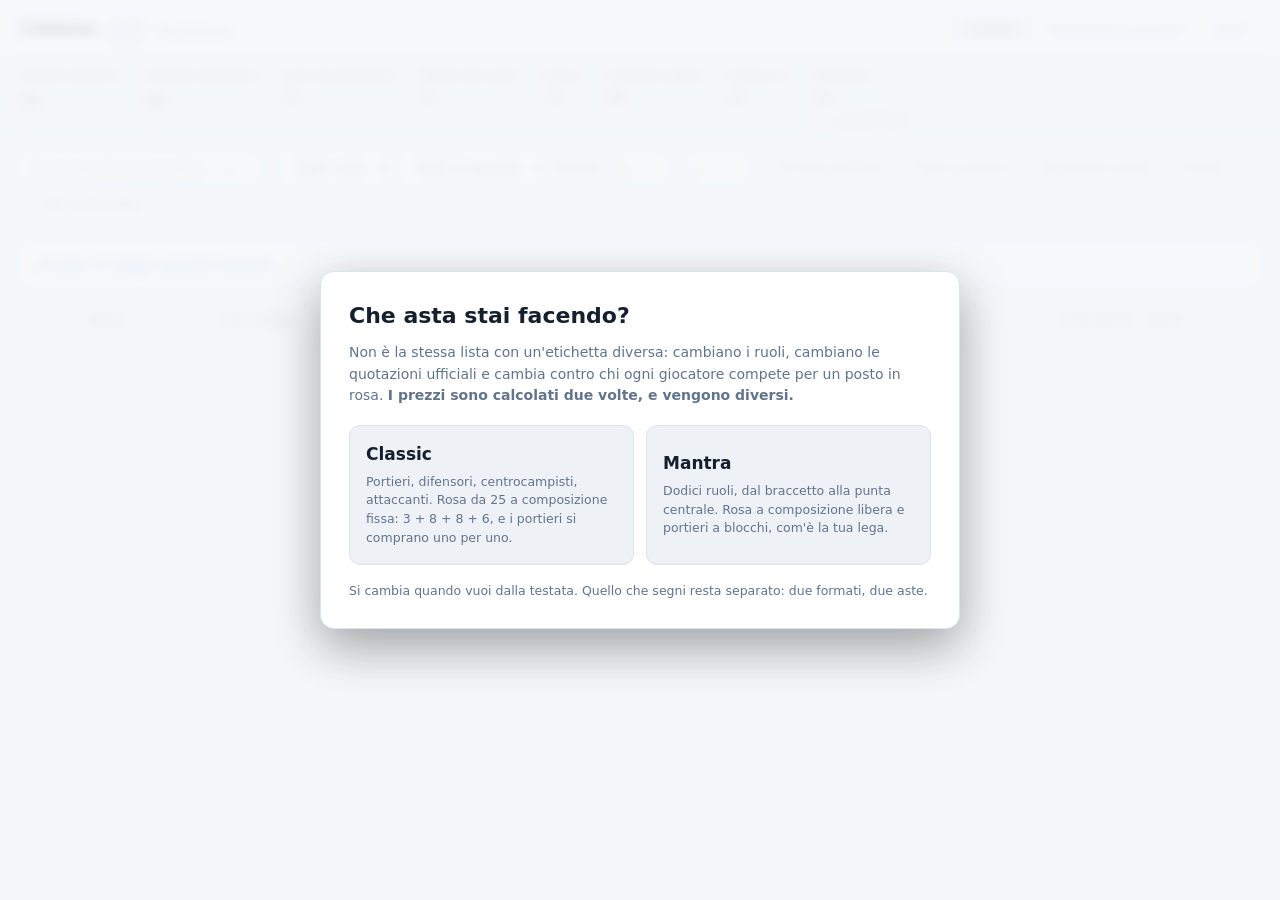
==== commit 9db5a431: "Classic e Mantra: due formati, due listoni La pagina ora chiede in che formato si gioca prima di mos" ====
--- a/web/index.html
+++ b/web/index.html
@@ -3,7 +3,7 @@
 <head>
 <meta charset="utf-8">
 <meta name="viewport" content="width=device-width, initial-scale=1">
-<title>Listone Mantra</title>
+<title>Listone</title>
 <!-- la scheda si riconosce a colpo d'occhio fra le altre venti che avrai
      aperte durante l'asta; sta qui dentro per non aggiungere un file -->
 <link rel="icon" href="data:image/svg+xml,%3Csvg xmlns='http://www.w3.org/2000/svg' viewBox='0 0 32 32'%3E%3Crect width='32' height='32' rx='7' fill='%234da3ff'/%3E%3Ctext x='16' y='23' font-size='19' font-family='system-ui,sans-serif' font-weight='700' text-anchor='middle' fill='%2306101d'%3EL%3C/text%3E%3C/svg%3E">
@@ -11,9 +11,38 @@
 </head>
 <body>
 
+<!-- La prima domanda, prima di qualunque prezzo: Classic e Mantra hanno
+     quotazioni ufficiali diverse e ruoli diversi, quindi sono due listoni
+     diversi e non due modi di guardare lo stesso. La scelta resta nel browser,
+     e la si cambia dalla testata. -->
+<div id="scelta-formato" class="scelta-formato nascosto">
+  <div class="scatola-scelta">
+    <h2>Che asta stai facendo?</h2>
+    <p>Non è la stessa lista con un'etichetta diversa: cambiano i ruoli, cambiano le
+       quotazioni ufficiali e cambia contro chi ogni giocatore compete per un posto in
+       rosa. <strong>I prezzi sono calcolati due volte, e vengono diversi.</strong></p>
+    <div class="bottoni-formato">
+      <button data-formato="classic">
+        <strong>Classic</strong>
+        <span>Portieri, difensori, centrocampisti, attaccanti. Rosa da 25 a composizione
+              fissa: 3 + 8 + 8 + 6, e i portieri si comprano uno per uno.</span>
+      </button>
+      <button data-formato="mantra">
+        <strong>Mantra</strong>
+        <span>Dodici ruoli, dal braccetto alla punta centrale. Rosa a composizione libera
+              e portieri a blocchi, com'è la tua lega.</span>
+      </button>
+    </div>
+    <p class="tenue">Si cambia quando vuoi dalla testata. Quello che segni resta separato:
+       due formati, due aste.</p>
+  </div>
+</div>
+
 <header class="testata">
   <div class="titolo">
-    <h1>Listone Mantra</h1>
+    <h1 id="titolo">Listone</h1>
+    <button type="button" id="cambia-formato" class="cambia-formato"
+            title="Passa all'altro formato: prezzi, ruoli e asta sono separati">—</button>
     <span id="sottotitolo" class="sottotitolo">caricamento…</span>
   </div>
   <nav class="schede">
@@ -55,7 +84,7 @@
   <input type="search" id="ricerca" placeholder="Cerca giocatore o squadra…  ( / )" autocomplete="off"
          title="Premi / da qualsiasi punto per venire qui, Invio per aprire il primo risultato">
   <div class="gruppo-ruoli" id="filtro-macro"></div>
-  <select id="filtro-mantra"><option value="">Tutti i ruoli Mantra</option></select>
+  <select id="filtro-mantra"><option value="">Tutti i ruoli</option></select>
   <select id="filtro-squadra"><option value="">Tutte le squadre</option></select>
   <span class="fascia">
     <label for="prezzo-min">Prezzo</label>
@@ -66,7 +95,7 @@
   <label class="interruttore"><input type="checkbox" id="solo-preferiti"> ★ Solo preferiti</label>
   <label class="interruttore"><input type="checkbox" id="solo-occasioni"> Solo occasioni</label>
   <label class="interruttore"><input type="checkbox" id="nascondi-presi"> Nascondi i presi</label>
-  <label class="interruttore" title="Raggruppa ogni ruolo Mantra nelle sue fasce di valore, dalla più cara al riempimento. Chi copre due caselle compare in tutte e due: la fascia si calcola dentro ciascuna"><input type="checkbox" id="mostra-fasce"> Fasce</label>
+  <label class="interruttore" id="etichetta-fasce" title="Raggruppa ogni ruolo nelle sue fasce di valore, dalla più cara al riempimento"><input type="checkbox" id="mostra-fasce"> Fasce</label>
   <label class="interruttore" title="Ricalcola i tetti sulla rosa che hai già comprato: chi occupa una casella che hai già coperto vale meno, e le occasioni cambiano di conseguenza"><input type="checkbox" id="prezzi-rosa"> Per la tua rosa</label>
   <span id="conteggio" class="conteggio"></span>
 </section>
@@ -132,9 +161,9 @@
         <p>Clicca una riga qualsiasi per vedere da dove esce il prezzo, lo storico e i dati avanzati.</p>
       </div>
       <div>
-        <h4>I ruoli Mantra</h4>
+        <h4 id="titolo-ruoli">I ruoli</h4>
         <ul class="elenco-ruoli" id="elenco-ruoli"></ul>
-        <p class="tenue">Chi copre più ruoli riceve un piccolo bonus di valore: in Mantra poter
+        <p class="tenue" id="nota-ruoli">Chi copre più ruoli riceve un piccolo bonus di valore: in Mantra poter
         cambiare modulo senza rifare la rosa conta.</p>
       </div>
     </div>
@@ -145,7 +174,7 @@
       <thead>
         <tr>
           <th data-ordina="preferito" title="Clicca la stella per segnare i giocatori che ti interessano">★</th>
-          <th data-ordina="ruoli_mantra">Ruoli</th>
+          <th data-ordina="ruoli">Ruoli</th>
           <th data-ordina="nome">Giocatore</th>
           <th data-ordina="squadra">Sq.</th>
           <th data-ordina="prezzo_consigliato" class="num" title="Da quanto costera' davvero fino a quanto vale: oltre il tetto stai togliendo crediti a un altro acquisto">Conviene</th>
--- a/web/style.css
+++ b/web/style.css
@@ -607,3 +607,71 @@
   border: 1px solid var(--bordo); border-radius: 6px; background: var(--sfondo); color: inherit; }
 .riserva .spiegazione { margin: 0; flex: 1 1 260px; }
 .riserva-attiva { display: block; font-size: 11px; font-weight: 400; opacity: .75; }
+
+/* ------------------------------------------------- scelta del formato
+   La prima schermata, e l'unico posto da cui si cambia formato dopo. Copre
+   tutto perche' finche' non si e' scelto non c'e' niente di sensato da
+   mostrare sotto: i prezzi di Classic e Mantra sono diversi, e un listone
+   letto nel formato sbagliato e' peggio di nessun listone. */
+.scelta-formato {
+  position: fixed;
+  inset: 0;
+  z-index: 100;
+  display: flex;
+  align-items: center;
+  justify-content: center;
+  padding: 20px;
+  background: color-mix(in srgb, var(--sfondo) 88%, transparent);
+  backdrop-filter: blur(6px);
+}
+
+.scatola-scelta {
+  background: var(--pannello);
+  border: 1px solid var(--bordo);
+  border-radius: 14px;
+  padding: 28px;
+  max-width: 640px;
+  box-shadow: 0 18px 50px rgba(0, 0, 0, .35);
+}
+
+.scatola-scelta h2 { margin: 0 0 10px; font-size: 22px; }
+.scatola-scelta p { color: var(--tenue); font-size: 14px; line-height: 1.55; margin: 0 0 18px; }
+.scatola-scelta p.tenue { font-size: 12.5px; margin: 16px 0 0; }
+
+.bottoni-formato { display: grid; gap: 12px; grid-template-columns: 1fr 1fr; }
+
+.bottoni-formato button {
+  display: block;
+  text-align: left;
+  padding: 16px;
+  border-radius: 11px;
+  border: 1px solid var(--bordo);
+  background: var(--riga);
+  color: var(--testo);
+  cursor: pointer;
+  font: inherit;
+}
+.bottoni-formato button:hover { border-color: var(--accento); }
+.bottoni-formato button.attuale { border-color: var(--accento); box-shadow: inset 0 0 0 1px var(--accento); }
+.bottoni-formato button strong { display: block; font-size: 17px; margin-bottom: 6px; }
+.bottoni-formato button span { display: block; color: var(--tenue); font-size: 12.5px; line-height: 1.5; }
+
+@media (max-width: 560px) {
+  .bottoni-formato { grid-template-columns: 1fr; }
+  .scatola-scelta { padding: 20px; }
+}
+
+/* Il formato attivo sta accanto al titolo: e' l'informazione che spiega
+   perche' i prezzi sono quelli, e cliccandolo si cambia. */
+.cambia-formato {
+  font: 600 12px/1 system-ui, sans-serif;
+  letter-spacing: .04em;
+  text-transform: uppercase;
+  padding: 5px 10px;
+  border-radius: 999px;
+  border: 1px solid var(--accento);
+  background: color-mix(in srgb, var(--accento) 16%, transparent);
+  color: var(--accento);
+  cursor: pointer;
+}
+.cambia-formato:hover { background: color-mix(in srgb, var(--accento) 28%, transparent); }
